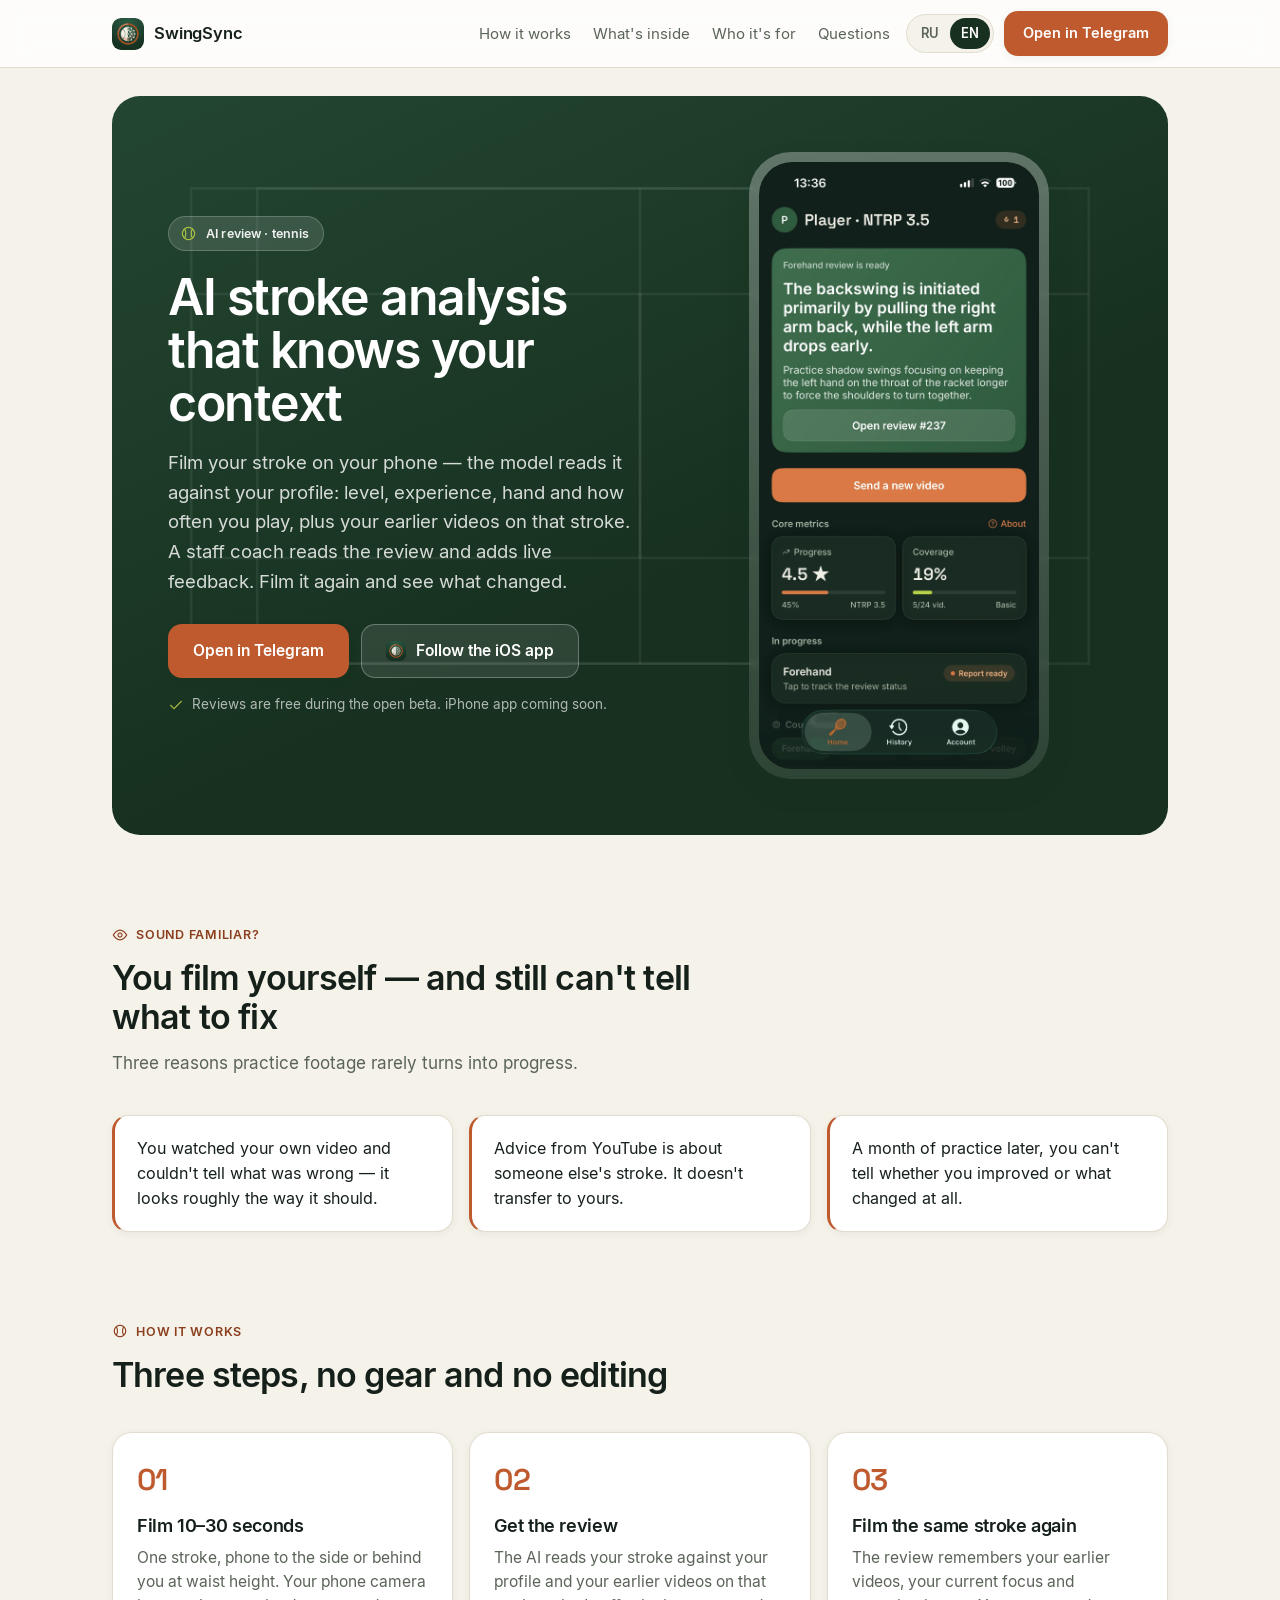
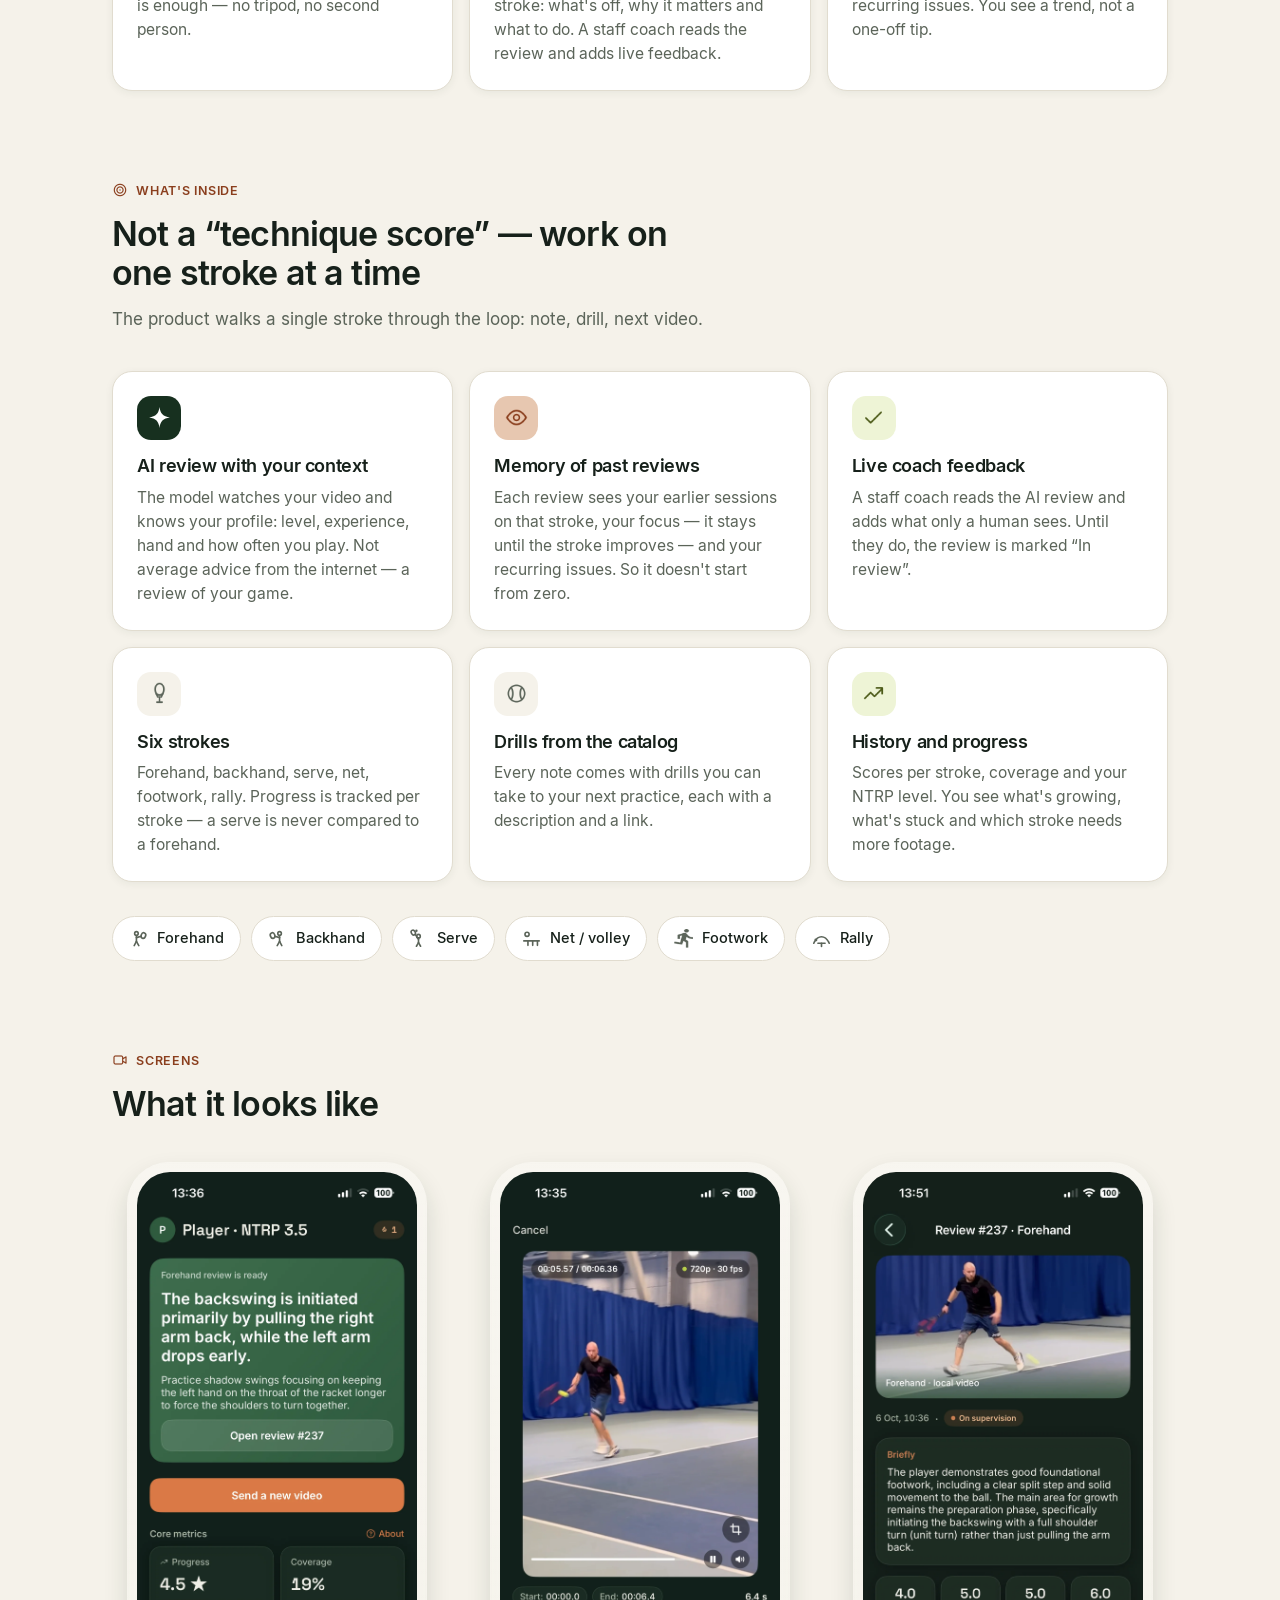
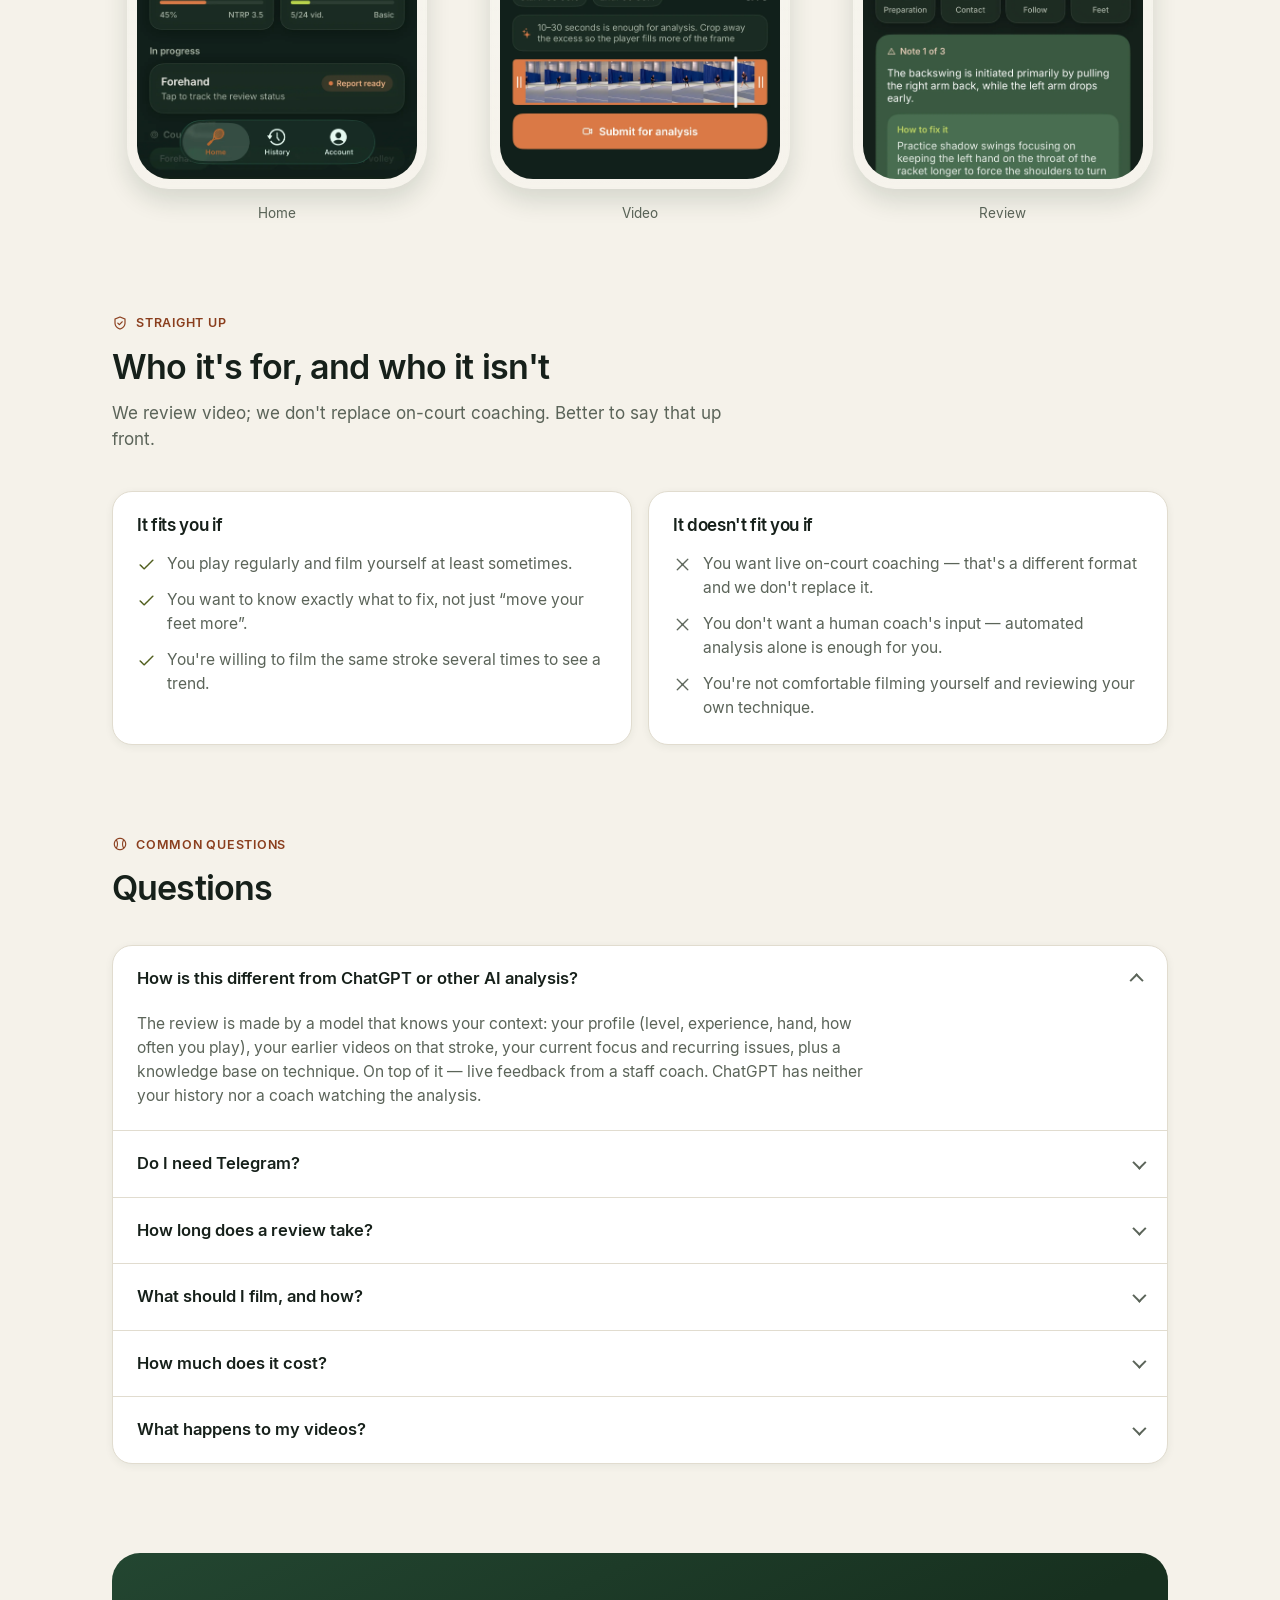
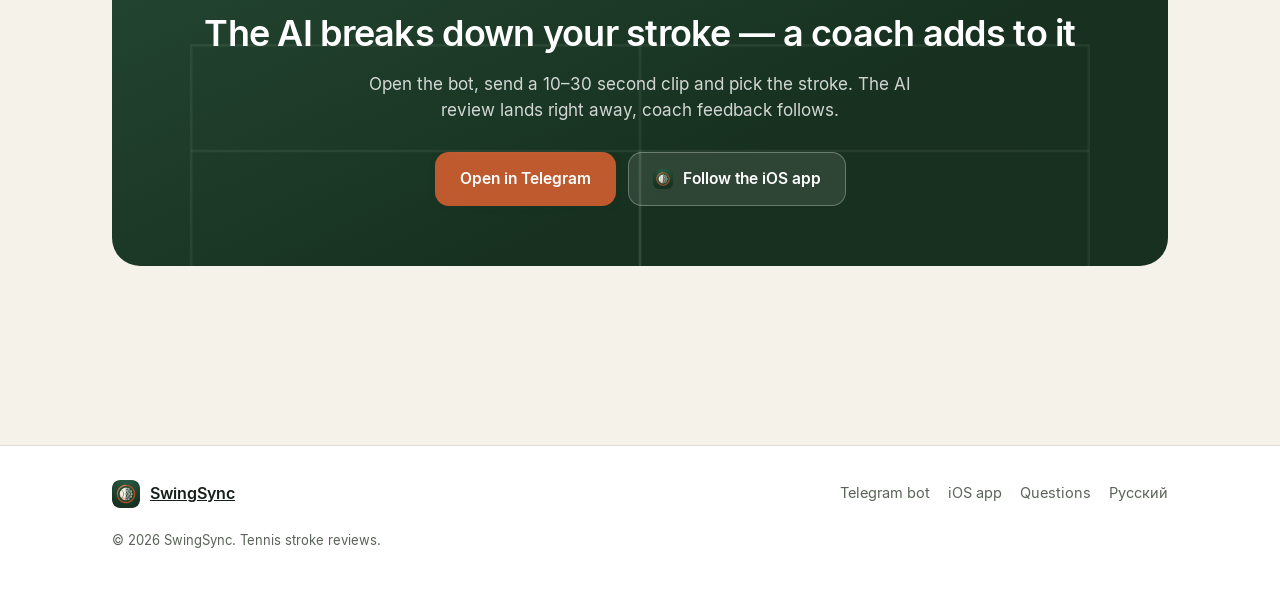
==== en/index.html @ 8de333db "Лендинг SwingSync: скриншоты в WebP, шрифты в woff2, инструменты сборки и аудита" ====
<!DOCTYPE html>
<html lang="en">
<head>
<meta charset="utf-8">
<meta name="viewport" content="width=device-width, initial-scale=1">
<meta name="color-scheme" content="light dark">
<title>SwingSync — AI tennis stroke analysis with live coach feedback</title>
<meta name="description" content="Film your stroke on your phone and get an AI review tuned to your profile, experience and past videos on that stroke — with a staff coach adding live feedback. Forehand, backhand, serve, footwork, rally.">
<meta name="theme-color" content="#17301F" media="(prefers-color-scheme: light)">
<meta name="theme-color" content="#10201A" media="(prefers-color-scheme: dark)">

<link rel="icon" href="../assets/img/favicon-32.png" sizes="32x32" type="image/png">
<link rel="apple-touch-icon" href="../assets/img/apple-touch-icon.png">

<link rel="preload" href="../assets/fonts/Inter-Regular.woff2" as="font" type="font/woff2" crossorigin>
<link rel="preload" href="../assets/fonts/Inter-SemiBold.woff2" as="font" type="font/woff2" crossorigin>
<link rel="stylesheet" href="../assets/tokens.css">
<link rel="stylesheet" href="../assets/site.css">

<!-- Open Graph: title/description/locale work everywhere; og:url, og:image,
     canonical and hreflang need absolute URLs. -->
<meta property="og:type" content="website">
<meta property="og:site_name" content="SwingSync">
<meta property="og:locale" content="en_US">
<meta property="og:locale:alternate" content="ru_RU">
<meta property="og:title" content="SwingSync — AI tennis stroke analysis with live coach feedback">
<meta property="og:description" content="An AI review tuned to your profile, experience and past videos. Plus live feedback from a staff coach.">

<!-- SITE-URL:BEGIN — absolute URLs that depend on the domain.
     Until the domain is chosen this block stays commented out on purpose:
     a canonical, og:url or hreflang pointing at a placeholder is worse than
     having none. Uncomment and substitute in one command:
       tools/set-domain.sh https://example.com -->
<!--
<meta property="og:url" content="__SITE_URL__/en/">
<meta property="og:image" content="__SITE_URL__/assets/img/og-en.png">
<meta property="og:image:width" content="1200">
<meta property="og:image:height" content="630">
<meta property="og:image:alt" content="SwingSync — AI tennis stroke analysis with live coach feedback">
<meta name="twitter:card" content="summary_large_image">
<link rel="canonical" href="__SITE_URL__/en/">

<link rel="alternate" hreflang="ru" href="__SITE_URL__/">
<link rel="alternate" hreflang="en" href="__SITE_URL__/en/">
<link rel="alternate" hreflang="x-default" href="__SITE_URL__/">

<script type="application/ld+json">
{
  "@context": "https://schema.org",
  "@type": "SoftwareApplication",
  "name": "SwingSync",
  "url": "__SITE_URL__/en/",
  "description": "AI tennis stroke analysis from video, tuned to your profile, experience and past reviews. A staff coach adds live feedback.",
  "applicationCategory": "SportsApplication",
  "operatingSystem": "Telegram, iOS",
  "inLanguage": ["ru", "en"]
}
</script>
-->
<!-- SITE-URL:END -->
</head>
<body>

<a class="skip-link" href="#main">Skip to content</a>

<!-- ================= Header ================= -->

<header class="site-header">
  <div class="container">
    <a class="brand" href="index.html">
      <img src="../assets/img/logo-96.png" alt="" width="32" height="32">
      SwingSync
    </a>

    <nav class="header-nav" aria-label="Page sections">
      <a href="#how">How it works</a>
      <a href="#inside">What's inside</a>
      <a href="#fit">Who it's for</a>
      <a href="#faq">Questions</a>
    </nav>

    <div class="header-actions">
      <div class="lang-switch" role="group" aria-label="Site language">
        <a href="../index.html" hreflang="ru" lang="ru">RU</a>
        <span aria-current="true">EN</span>
      </div>
      <a class="btn btn-primary" href="https://t.me/RallyCoachAI_bot?start=web_en" target="_blank" rel="noopener">
        <span class="label-full">Open in Telegram</span>
        <span class="label-short">Telegram</span>
      </a>
    </div>
  </div>
</header>

<main id="main">

<!-- ================= Hero ================= -->

<section class="hero">
  <div class="container">
    <div class="hero-card">
      <svg class="hero-lines" viewBox="0 0 800 500" fill="none" stroke="rgba(255,255,255,0.13)" stroke-width="2" aria-hidden="true" preserveAspectRatio="xMidYMid slice">
        <rect x="60" y="70" width="680" height="360"></rect>
        <rect x="110" y="70" width="580" height="360"></rect>
        <line x1="400" y1="70" x2="400" y2="430"></line>
        <line x1="60" y1="150" x2="740" y2="150"></line>
        <line x1="60" y1="350" x2="740" y2="350"></line>
        <line x1="400" y1="150" x2="400" y2="350"></line>
      </svg>

      <div class="hero-grid">
        <div>
          <span class="eyebrow"><span class="icon icon-ball" aria-hidden="true"></span>AI review · tennis</span>

          <h1>AI stroke analysis that knows your context</h1>

          <p class="hero-lead">
            Film your stroke on your phone — the model reads it against your profile: level,
            experience, hand and how often you play, plus your earlier videos on that stroke.
            A staff coach reads the review and adds live feedback.
            Film it again and see what changed.
          </p>

          <div class="hero-cta">
            <a class="btn btn-primary" href="https://t.me/RallyCoachAI_bot?start=web_en" target="_blank" rel="noopener">Open in Telegram</a>
            <a class="btn btn-ghost-dark" href="https://t.me/RallyCoachAI_bot?start=web_ios_en" target="_blank" rel="noopener">
              <img src="../assets/img/logo-96.png" alt="" width="20" height="20" style="border-radius:6px">
              Follow the iOS app
            </a>
          </div>

          <p class="hero-note">
            <span class="icon icon-check" aria-hidden="true"></span>
            Reviews are free during the open beta. iPhone app coming soon.
          </p>
        </div>

        <div class="phone">
          <div class="phone-screen">
            <img src="../assets/img/screen-home_en.webp"
                 alt="SwingSync home screen: a finished stroke review, the send-video button and key progress meters"
                 width="1179" height="2556" fetchpriority="high" decoding="async">
          </div>
        </div>
      </div>
    </div>
  </div>
</section>

<!-- ================= Numbers =================
     Hidden until STATS is filled in ../assets/site.js. -->

<section class="section" id="stats" hidden>
  <div class="container">
    <div class="stats">
      <div class="stat">
        <span class="stat-value" data-stat="players">—</span>
        <span class="stat-label" data-stat-label="players">players</span>
      </div>
      <div class="stat">
        <span class="stat-value" data-stat="analyses">—</span>
        <span class="stat-label" data-stat-label="analyses">reviews</span>
      </div>
      <div class="stat">
        <span class="stat-value" data-stat="score">—</span>
        <span class="stat-label" data-stat-label="score">average stroke score</span>
      </div>
    </div>
  </div>
</section>

<!-- ================= Sound familiar ================= -->

<section class="section">
  <div class="container">
    <div class="section-head reveal">
      <span class="kicker"><span class="icon icon-eye" aria-hidden="true"></span>Sound familiar?</span>
      <h2 class="section-title">You film yourself — and still can't tell what to fix</h2>
      <p class="section-lead">Three reasons practice footage rarely turns into progress.</p>
    </div>

    <div class="pains reveal">
      <p class="pain">You watched your own video and couldn't tell what was wrong — it looks roughly the way it should.</p>
      <p class="pain">Advice from YouTube is about someone else's stroke. It doesn't transfer to yours.</p>
      <p class="pain">A month of practice later, you can't tell whether you improved or what changed at all.</p>
    </div>
  </div>
</section>

<!-- ================= How it works ================= -->

<section class="section" id="how">
  <div class="container">
    <div class="section-head reveal">
      <span class="kicker"><span class="icon icon-ball" aria-hidden="true"></span>How it works</span>
      <h2 class="section-title">Three steps, no gear and no editing</h2>
    </div>

    <div class="steps reveal">
      <article class="step">
        <span class="step-num">01</span>
        <h3>Film 10–30 seconds</h3>
        <p>One stroke, phone to the side or behind you at waist height. Your phone camera is enough — no tripod, no second person.</p>
      </article>
      <article class="step">
        <span class="step-num">02</span>
        <h3>Get the review</h3>
        <p>The AI reads your stroke against your profile and your earlier videos on that stroke: what's off, why it matters and what to do. A staff coach reads the review and adds live feedback.</p>
      </article>
      <article class="step">
        <span class="step-num">03</span>
        <h3>Film the same stroke again</h3>
        <p>The review remembers your earlier videos, your current focus and recurring issues. You see a trend, not a one-off tip.</p>
      </article>
    </div>
  </div>
</section>

<!-- ================= What's inside ================= -->

<section class="section" id="inside">
  <div class="container">
    <div class="section-head reveal">
      <span class="kicker"><span class="icon icon-target" aria-hidden="true"></span>What's inside</span>
      <h2 class="section-title">Not a “technique score” — work on one stroke at a time</h2>
      <p class="section-lead">The product walks a single stroke through the loop: note, drill, next video.</p>
    </div>

    <div class="cards reveal">
      <article class="card">
        <span class="card-icon card-icon-court"><span class="icon icon-ai" aria-hidden="true"></span></span>
        <h3>AI review with your context</h3>
        <p>The model watches your video and knows your profile: level, experience, hand and how often you play. Not average advice from the internet — a review of your game.</p>
      </article>
      <article class="card">
        <span class="card-icon card-icon-process"><span class="icon icon-eye" aria-hidden="true"></span></span>
        <h3>Memory of past reviews</h3>
        <p>Each review sees your earlier sessions on that stroke, your focus — it stays until the stroke improves — and your recurring issues. So it doesn't start from zero.</p>
      </article>
      <article class="card">
        <span class="card-icon card-icon-done"><span class="icon icon-check" aria-hidden="true"></span></span>
        <h3>Live coach feedback</h3>
        <p>A staff coach reads the AI review and adds what only a human sees. Until they do, the review is marked “In review”.</p>
      </article>
      <article class="card">
        <span class="card-icon"><span class="icon icon-racket" aria-hidden="true"></span></span>
        <h3>Six strokes</h3>
        <p>Forehand, backhand, serve, net, footwork, rally. Progress is tracked per stroke — a serve is never compared to a forehand.</p>
      </article>
      <article class="card">
        <span class="card-icon"><span class="icon icon-ball" aria-hidden="true"></span></span>
        <h3>Drills from the catalog</h3>
        <p>Every note comes with drills you can take to your next practice, each with a description and a link.</p>
      </article>
      <article class="card">
        <span class="card-icon card-icon-done"><span class="icon icon-trend" aria-hidden="true"></span></span>
        <h3>History and progress</h3>
        <p>Scores per stroke, coverage and your NTRP level. You see what's growing, what's stuck and which stroke needs more footage.</p>
      </article>
    </div>

    <div class="segments reveal">
      <span class="chip"><span class="icon icon-seg-forehand" aria-hidden="true"></span>Forehand</span>
      <span class="chip"><span class="icon icon-seg-backhand" aria-hidden="true"></span>Backhand</span>
      <span class="chip"><span class="icon icon-seg-serve" aria-hidden="true"></span>Serve</span>
      <span class="chip"><span class="icon icon-seg-volley" aria-hidden="true"></span>Net / volley</span>
      <span class="chip"><span class="icon icon-seg-footwork" aria-hidden="true"></span>Footwork</span>
      <span class="chip"><span class="icon icon-seg-rally" aria-hidden="true"></span>Rally</span>
    </div>
  </div>
</section>

<!-- ================= Screens =================
     Screenshots are shot in both locales: screen-<screen>_ru / _en.
     Ratio 1179×2556 (iPhone 15 Pro), no phone frame — the frame is in the markup.
     The page serves WebP from assets/img; the source PNGs live in screens/.
     After re-shooting, rebuild the WebP: tools/make-webp.sh -->

<section class="section">
  <div class="container">
    <div class="section-head reveal">
      <span class="kicker"><span class="icon icon-video" aria-hidden="true"></span>Screens</span>
      <h2 class="section-title">What it looks like</h2>
    </div>

    <div class="shots reveal">
      <figure class="shot">
        <div class="phone">
          <div class="phone-screen">
            <img src="../assets/img/screen-home_en.webp"
                 alt="SwingSync home screen: a finished stroke review and key progress meters"
                 width="1179" height="2556" loading="lazy" decoding="async">
          </div>
        </div>
        <figcaption>Home</figcaption>
      </figure>

      <figure class="shot">
        <div class="phone">
          <div class="phone-screen">
            <img src="../assets/img/screen-video_en.webp"
                 alt="Video upload in SwingSync: trimming the clip and sending it for review"
                 width="1179" height="2556" loading="lazy" decoding="async">
          </div>
        </div>
        <figcaption>Video</figcaption>
      </figure>

      <figure class="shot">
        <div class="phone">
          <div class="phone-screen">
            <img src="../assets/img/screen-result_en.webp"
                 alt="Stroke review in SwingSync: AI notes and how to fix them"
                 width="1179" height="2556" loading="lazy" decoding="async">
          </div>
        </div>
        <figcaption>Review</figcaption>
      </figure>
    </div>
  </div>
</section>

<!-- ================= Who it's for ================= -->

<section class="section" id="fit">
  <div class="container">
    <div class="section-head reveal">
      <span class="kicker"><span class="icon icon-shield" aria-hidden="true"></span>Straight up</span>
      <h2 class="section-title">Who it's for, and who it isn't</h2>
      <p class="section-lead">We review video; we don't replace on-court coaching. Better to say that up front.</p>
    </div>

    <div class="fit reveal">
      <article class="fit-card fit-yes">
        <h3>It fits you if</h3>
        <ul class="fit-list">
          <li><span class="icon icon-check" aria-hidden="true"></span>You play regularly and film yourself at least sometimes.</li>
          <li><span class="icon icon-check" aria-hidden="true"></span>You want to know exactly what to fix, not just “move your feet more”.</li>
          <li><span class="icon icon-check" aria-hidden="true"></span>You're willing to film the same stroke several times to see a trend.</li>
        </ul>
      </article>

      <article class="fit-card fit-no">
        <h3>It doesn't fit you if</h3>
        <ul class="fit-list">
          <li><span class="icon icon-close" aria-hidden="true"></span>You want live on-court coaching — that's a different format and we don't replace it.</li>
          <li><span class="icon icon-close" aria-hidden="true"></span>You don't want a human coach's input — automated analysis alone is enough for you.</li>
          <li><span class="icon icon-close" aria-hidden="true"></span>You're not comfortable filming yourself and reviewing your own technique.</li>
        </ul>
      </article>
    </div>
  </div>
</section>

<!-- ================= FAQ ================= -->

<section class="section" id="faq">
  <div class="container">
    <div class="section-head reveal">
      <span class="kicker"><span class="icon icon-ball" aria-hidden="true"></span>Common questions</span>
      <h2 class="section-title">Questions</h2>
    </div>

    <div class="faq reveal">
      <details open>
        <summary>How is this different from ChatGPT or other AI analysis?</summary>
        <div class="faq-body">
          The review is made by a model that knows your context: your profile (level, experience, hand, how often you play), your earlier videos on that stroke, your current focus and recurring issues, plus a knowledge base on technique. On top of it — live feedback from a staff coach. ChatGPT has neither your history nor a coach watching the analysis.
        </div>
      </details>

      <details>
        <summary>Do I need Telegram?</summary>
        <div class="faq-body">
          For now, yes: the Telegram bot is the live channel. The iPhone app is in development — it will add push notifications when a review is ready and keep a copy of your video on the device. You can register interest from the bot: tap “Follow the iOS app”.
        </div>
      </details>

      <details>
        <summary>How long does a review take?</summary>
        <div class="faq-body">
          The AI review appears right after you upload the video. Coach feedback takes up to 24 hours, usually faster. If the coach doesn't get to it in time, the review is still delivered to you.
        </div>
      </details>

      <details>
        <summary>What should I film, and how?</summary>
        <div class="faq-body">
          10–30 seconds, one stroke, phone to the side or behind you at waist height. You don't need a whole rally: the shorter the clip, the more precise the review. The review then tells you what to film next.
        </div>
      </details>

      <details>
        <summary>How much does it cost?</summary>
        <div class="faq-body">
          The product is in open beta and reviews are free right now. When pricing arrives, the first review will stay free — you should see what the product actually gives you before paying for it.
        </div>
      </details>

      <details>
        <summary>What happens to my videos?</summary>
        <div class="faq-body">
          We don't keep videos on our server: the file is deleted after the review. In Telegram it stays in your chat with the bot — you can clear that any time.
        </div>
      </details>
    </div>
  </div>
</section>

<!-- ================= Final CTA ================= -->

<section class="section section-last">
  <div class="container">
    <div class="final-cta reveal">
      <svg class="hero-lines" viewBox="0 0 800 500" fill="none" stroke="rgba(255,255,255,0.13)" stroke-width="2" aria-hidden="true" preserveAspectRatio="xMidYMid slice">
        <rect x="60" y="70" width="680" height="360"></rect>
        <line x1="400" y1="70" x2="400" y2="430"></line>
        <line x1="60" y1="150" x2="740" y2="150"></line>
        <line x1="60" y1="350" x2="740" y2="350"></line>
        <line x1="400" y1="150" x2="400" y2="350"></line>
      </svg>

      <h2>The AI breaks down your stroke — a coach adds to it</h2>
      <p>Open the bot, send a 10–30 second clip and pick the stroke. The AI review lands right away, coach feedback follows.</p>

      <div class="hero-cta">
        <a class="btn btn-primary" href="https://t.me/RallyCoachAI_bot?start=web_en" target="_blank" rel="noopener">Open in Telegram</a>
        <a class="btn btn-ghost-dark" href="https://t.me/RallyCoachAI_bot?start=web_ios_en" target="_blank" rel="noopener">
          <img src="../assets/img/logo-96.png" alt="" width="20" height="20" style="border-radius:6px">
          Follow the iOS app
        </a>
      </div>
    </div>
  </div>
</section>

</main>

<!-- ================= Footer ================= -->

<footer class="site-footer">
  <div class="container">
    <div class="footer-grid">
      <a class="footer-brand" href="index.html">
        <img src="../assets/img/logo-96.png" alt="" width="28" height="28">
        SwingSync
      </a>

      <nav class="footer-links" aria-label="Links">
        <a href="https://t.me/RallyCoachAI_bot" target="_blank" rel="noopener">Telegram bot</a>
        <a href="https://t.me/RallyCoachAI_bot?start=web_ios_en" target="_blank" rel="noopener">iOS app</a>
        <a href="#faq">Questions</a>
        <a href="../index.html" hreflang="ru" lang="ru">Русский</a>
      </nav>
    </div>

    <p class="footer-legal">
      © <span data-year>2026</span> SwingSync. Tennis stroke reviews.
      <!-- TO REPLACE at deploy: add the privacy policy link once the page exists:
           <a href="../privacy.html">Privacy policy</a> -->
    </p>
  </div>
</footer>

<script src="../assets/site.js" defer></script>
</body>
</html>
---- assets/tokens.css ----
/* =========================================================
   ДИЗАЙН-СИСТЕМА · ТЕННИС-ПРИЛОЖЕНИЕ
   Токены — цвет, типографика, отступы, радиусы, тени.
   Подключить этот файл первым, до остальных стилей.
   ========================================================= */

   /* @import Google Fonts отсюда удалён намеренно: на лендинге Inter и
      Space Grotesk подключены локально через @font-face в site.css —
      без сторонних запросов. При синхронизации файла с
      rallyiOS/tokens.css строку @import нужно удалять снова. */

   :root{
   
     /* ---- Цвет: корт, а не дженерик-крем ---- */
     --court:        #17301F;  /* тёмно-зелёный — hero-блоки, акцентные карточки */
     --court-2:      #234631;  /* светлее court, для градиентов */
     --clay:         #BE5A2E;  /* глина — ЕДИНСТВЕННЫЙ цвет действия: CTA, "в работе" */
     --clay-soft:    #E7C7B0;  /* фон бейджа "на супервизии", иконки-плейсхолдеры */
     --clay-text:    #8A3E1D;  /* текст на clay-soft */
     --ball:         #A9C23F;  /* цвет мяча — "согласовано", положительный прогресс */
     --ball-soft:    #EEF4D6;  /* фон бейджа "согласовано", фон фокус-карточки */
     --ball-text:    #4C5A18;  /* текст на ball-soft */
   
     --danger:       #B23B2E;  /* деструктивные действия: удалить аккаунт, отменить */
     --danger-soft:      #F7E2DE;
     --danger-soft-line: #EEC9C1;
   
     --chalk:        #F5F2EA;  /* фон приложения (мел линий корта) */
     --paper:        #FFFFFF;  /* фон карточек */
     --ink:          #16201A;  /* основной текст */
     --ink-soft:     #5B6459;  /* вторичный текст, лейблы */
     --line:         #E1DCCF;  /* границы, разделители, фон прогресс-баров */
   
     /* ---- Типографика ---- */
     --font-display: 'Space Grotesk', sans-serif; /* заголовки, цифры, метрики */
     --font-body:    'Inter', sans-serif;          /* весь остальной текст */
   
     --fs-h1:        22px;  /* заголовок экрана */
     --fs-h2:        15px;  /* заголовок карточки / топбар */
     --fs-metric-lg:  24px;  /* крупная метрика (главная) */
     --fs-metric-md:  19px;  /* метрика среднего размера (score-pill) */
     --fs-body:       14.5px;
     --fs-caption:    12.5px;
     --fs-micro:      11px;
   
     /* ---- Отступы (8pt-подобная шкала) ---- */
     --sp-4:  4px;
     --sp-6:  6px;
     --sp-8:  8px;
     --sp-10: 10px;
     --sp-12: 12px;
     --sp-14: 14px;
     --sp-16: 16px;
     --sp-18: 18px;
     --sp-22: 22px;
   
     /* ---- Радиусы ---- */
     --radius-card: 20px;  /* крупные карточки, hero-блоки */
     --radius-sm:   14px;  /* мелкие карточки внутри секций */
     --radius-pill: 999px; /* бейджи, чипы */
   
     /* ---- Тени ---- */
     --shadow-card: 0 2px 8px rgba(23, 48, 31, 0.06);
     --shadow-float: 0 12px 24px rgba(23, 48, 31, 0.14);
   }
   
   /* =========================================================
      ТЁМНАЯ ТЕМА
      Переопределяет только цветовые токены — типографика,
      отступы и радиусы общие для обеих тем.
   
      Применение: повесить [data-theme="dark"] на <body> (или
      на корневой контейнер приложения) вручную по переключателю,
      либо продублировать блок под
      @media (prefers-color-scheme: dark) если тема должна
      следовать за системной настройкой устройства.
      ========================================================= */
   [data-theme="dark"]{
     --court:        #2F5A3E;  /* светлее, чем в светлой теме — иначе не отличить от фона */
     --court-2:      #3E6E4D;
   
     --clay:         #D97A46;  /* чуть ярче для контраста на тёмном фоне */
     --clay-soft:    rgba(217, 122, 70, 0.16);
     --clay-text:    #F0B384;
   
     --ball:         #B9D34A;
     --ball-soft:    rgba(185, 211, 74, 0.14);
     --ball-text:    #D4E895;
   
     --danger:           #E0685A;
     --danger-soft:      rgba(224, 104, 90, 0.14);
     --danger-soft-line: rgba(224, 104, 90, 0.3);
   
     --chalk:        #10201A;  /* фон приложения — тёмный корт, не чистый чёрный */
     --paper:        #1A2C23;  /* фон карточек — на 1 шаг светлее фона */
     --ink:          #F1EFE7;
     --ink-soft:     #A9B3A4;
     --line:         #2C3D32;
   
     --shadow-card:  0 2px 8px rgba(0, 0, 0, 0.35);
     --shadow-float: 0 12px 24px rgba(0, 0, 0, 0.5);
   }
   
   /* =========================================================
      ПРАВИЛО ЦВЕТА (важно соблюдать при внедрении):
      - --clay используется ТОЛЬКО для: главной CTA-кнопки
        и статуса "в процессе / на супервизии".
        Больше ни для чего — иначе цвет теряет сигнальность.
      - --ball используется ТОЛЬКО для: статуса "согласовано"
        и положительного/завершённого прогресса.
      - --court — единственный тёмный акцентный фон
        (hero-карточки, карточки с замечаниями).
      - Everything else (карточки, фон экрана, текст) —
        --chalk / --paper / --ink / --ink-soft / --line.
      - Это правило не меняется в тёмной теме — меняются только
        значения токенов, не их роли.
      ========================================================= */
---- assets/site.css ----
/* =========================================================
   ЛЕНДИНГ RALLYMIND
   Подключается после tokens.css. Палитра, радиусы, тени и
   тёмная тема берутся из дизайн-системы — здесь только
   раскладка лендинга и его масштаб.

   Отличия от экранов приложения (осознанные):
   - масштаб типографики крупнее: у лендинга свой ритм, а не 22px h1;
   - заголовки набраны Inter 600, а не Space Grotesk: в Space Grotesk
     нет кириллицы (lessons.md), поэтому он оставлен только цифрам;
   - шрифты подключены локально (см. @font-face) — без запросов к Google.
   ========================================================= */

@font-face {
  font-family: 'Inter';
  src: url('fonts/Inter-Regular.woff2') format('woff2');
  font-weight: 400;
  font-style: normal;
  font-display: swap;
}
@font-face {
  font-family: 'Inter';
  src: url('fonts/Inter-Medium.woff2') format('woff2');
  font-weight: 500;
  font-style: normal;
  font-display: swap;
}
@font-face {
  font-family: 'Inter';
  src: url('fonts/Inter-SemiBold.woff2') format('woff2');
  font-weight: 600;
  font-style: normal;
  font-display: swap;
}
@font-face {
  font-family: 'Space Grotesk';
  src: url('fonts/SpaceGrotesk-Variable.woff2') format('woff2');
  font-weight: 400 700;
  font-style: normal;
  font-display: swap;
}

/* ---------- Масштаб лендинга ---------- */

:root {
  --page-max: 1120px;
  --page-pad: clamp(20px, 4vw, 32px);
  --section-y: clamp(56px, 7vw, 92px);
  --radius-hero: 28px;
  --header-h: 68px;
}

/* ---------- База ---------- */

*,
*::before,
*::after {
  box-sizing: border-box;
}

html {
  -webkit-text-size-adjust: 100%;
  scroll-behavior: smooth;
  scroll-padding-top: calc(var(--header-h) + 16px);
}

body {
  margin: 0;
  background: var(--chalk);
  color: var(--ink);
  font-family: var(--font-body);
  font-size: 16px;
  line-height: 1.55;
  -webkit-font-smoothing: antialiased;
}

h1,
h2,
h3,
h4 {
  margin: 0;
  font-family: var(--font-body);
  font-weight: 600;
  letter-spacing: -0.02em;
  line-height: 1.15;
}

p {
  margin: 0;
}

a {
  color: inherit;
}

img,
svg {
  display: block;
  max-width: 100%;
}

:focus-visible {
  outline: 3px solid var(--clay);
  outline-offset: 3px;
  border-radius: 6px;
}

.visually-hidden {
  position: absolute;
  width: 1px;
  height: 1px;
  margin: -1px;
  padding: 0;
  overflow: hidden;
  clip: rect(0 0 0 0);
  white-space: nowrap;
  border: 0;
}

.skip-link {
  position: absolute;
  left: 16px;
  top: -60px;
  z-index: 100;
  padding: 10px 16px;
  border-radius: 12px;
  background: var(--court);
  color: #fff;
  font-weight: 600;
  text-decoration: none;
  transition: top 0.15s ease;
}
.skip-link:focus {
  top: 12px;
}

.container {
  width: 100%;
  max-width: var(--page-max);
  margin: 0 auto;
  padding: 0 var(--page-pad);
}

/* ---------- Иконки: форма в маске, цвет — currentColor ----------
   Иконки — родной набор приложения (rallymind-icons), переведённый
   в альфа-маски, поэтому наследуют цвет темы и не «белеют» в тёмной. */

.icon {
  display: inline-block;
  flex: none;
  width: 24px;
  height: 24px;
  background-color: currentColor;
  -webkit-mask-repeat: no-repeat;
  mask-repeat: no-repeat;
  -webkit-mask-position: center;
  mask-position: center;
  -webkit-mask-size: contain;
  mask-size: contain;
}

.icon-racket { -webkit-mask-image: url('img/icons/racket.png'); mask-image: url('img/icons/racket.png'); }
.icon-target { -webkit-mask-image: url('img/icons/target.png'); mask-image: url('img/icons/target.png'); }
.icon-ball { -webkit-mask-image: url('img/icons/ball.png'); mask-image: url('img/icons/ball.png'); }
.icon-trend { -webkit-mask-image: url('img/icons/trend.png'); mask-image: url('img/icons/trend.png'); }
.icon-eye { -webkit-mask-image: url('img/icons/eye.png'); mask-image: url('img/icons/eye.png'); }
.icon-check { -webkit-mask-image: url('img/icons/check.png'); mask-image: url('img/icons/check.png'); }
.icon-shield { -webkit-mask-image: url('img/icons/shield.png'); mask-image: url('img/icons/shield.png'); }
.icon-lock { -webkit-mask-image: url('img/icons/lock.png'); mask-image: url('img/icons/lock.png'); }
.icon-camera { -webkit-mask-image: url('img/icons/camera.png'); mask-image: url('img/icons/camera.png'); }
.icon-video { -webkit-mask-image: url('img/icons/video.png'); mask-image: url('img/icons/video.png'); }
.icon-close { -webkit-mask-image: url('img/icons/close.png'); mask-image: url('img/icons/close.png'); }
.icon-flame { -webkit-mask-image: url('img/icons/flame.png'); mask-image: url('img/icons/flame.png'); }
.icon-ai { -webkit-mask-image: url('img/icons/ai.svg'); mask-image: url('img/icons/ai.svg'); }
/* Удары: нарисованы под этот лендинг в линии набора приложения —
   родные иконки сегментов читались как заглушки (две одинаковые стрелки,
   сетка из квадратов). «Ноги» — родная иконка приложения, она однозначна. */
.icon-seg-forehand { -webkit-mask-image: url('img/icons/seg-forehand.svg'); mask-image: url('img/icons/seg-forehand.svg'); }
.icon-seg-backhand { -webkit-mask-image: url('img/icons/seg-backhand.svg'); mask-image: url('img/icons/seg-backhand.svg'); }
.icon-seg-serve { -webkit-mask-image: url('img/icons/seg-serve.svg'); mask-image: url('img/icons/seg-serve.svg'); }
.icon-seg-volley { -webkit-mask-image: url('img/icons/seg-volley.svg'); mask-image: url('img/icons/seg-volley.svg'); }
.icon-seg-footwork { -webkit-mask-image: url('img/icons/seg-footwork.png'); mask-image: url('img/icons/seg-footwork.png'); }
.icon-seg-rally { -webkit-mask-image: url('img/icons/seg-rally.svg'); mask-image: url('img/icons/seg-rally.svg'); }

/* ---------- Кнопки (DS §4.1) ---------- */

.btn {
  display: inline-flex;
  align-items: center;
  justify-content: center;
  gap: 10px;
  min-height: 52px;
  padding: 14px 24px;
  border: 1px solid transparent;
  border-radius: 14px;
  font-family: var(--font-body);
  font-size: 15.5px;
  font-weight: 600;
  text-decoration: none;
  cursor: pointer;
  transition: transform 0.12s ease, box-shadow 0.16s ease, background-color 0.16s ease;
}
.btn:active {
  transform: translateY(1px);
}

.btn-primary {
  background: var(--clay);
  color: #fff;
  box-shadow: var(--shadow-card);
}
.btn-primary:hover {
  box-shadow: var(--shadow-float);
}

.btn-ghost {
  background: var(--paper);
  color: var(--ink);
  border-color: var(--line);
}
.btn-ghost:hover {
  border-color: var(--ink-soft);
}

.btn-ghost-dark {
  background: rgba(255, 255, 255, 0.1);
  color: #fff;
  border-color: rgba(255, 255, 255, 0.28);
}
.btn-ghost-dark:hover {
  background: rgba(255, 255, 255, 0.16);
}

.btn .icon {
  width: 20px;
  height: 20px;
}

.btn-sm {
  min-height: 42px;
  padding: 10px 16px;
  font-size: 14.5px;
}

/* ---------- Шапка ---------- */

.site-header {
  position: sticky;
  top: 0;
  z-index: 50;
  height: var(--header-h);
  background: var(--paper);
  border-bottom: 1px solid var(--line);
}
@supports (backdrop-filter: blur(8px)) {
  .site-header {
    background: color-mix(in srgb, var(--paper) 78%, transparent);
    backdrop-filter: blur(12px) saturate(1.4);
  }
}

.site-header .container {
  display: flex;
  align-items: center;
  gap: 16px;
  min-width: 0;
  height: 100%;
}

.brand {
  display: inline-flex;
  flex: none;
  align-items: center;
  gap: 10px;
  font-weight: 600;
  font-size: 16.5px;
  letter-spacing: -0.01em;
  text-decoration: none;
}
.brand img {
  width: 32px;
  height: 32px;
  border-radius: 9px;
}

.header-nav {
  display: flex;
  gap: 22px;
  margin-left: auto;
  font-size: 15px;
  color: var(--ink-soft);
}
.header-nav a {
  text-decoration: none;
}
.header-nav a:hover {
  color: var(--ink);
}

.header-actions {
  display: flex;
  align-items: center;
  gap: 10px;
}
.header-actions .btn {
  min-height: 42px;
  padding: 10px 18px;
  font-size: 14.5px;
}

/* Переключатель языка: обычные ссылки, работает без JS */

.lang-switch {
  display: inline-flex;
  padding: 3px;
  border: 1px solid var(--line);
  border-radius: 999px;
  background: var(--chalk);
  font-size: 13px;
  font-weight: 600;
}
.lang-switch a,
.lang-switch span {
  padding: 5px 11px;
  border-radius: 999px;
  text-decoration: none;
  color: var(--ink-soft);
}
.lang-switch [aria-current='true'] {
  background: var(--court);
  color: #fff;
}

@media (max-width: 860px) {
  .header-nav {
    display: none;
  }
}

/* На узком экране логотип, переключатель языка и CTA перестают
   помещаться в строку — от этого страница уезжала по горизонтали. */

.label-short {
  display: none;
}

@media (max-width: 620px) {
  .site-header .container {
    gap: 10px;
  }
  .header-actions {
    margin-left: auto;
    gap: 8px;
  }
  .header-actions .btn {
    padding: 10px 14px;
  }
  .header-actions .label-full {
    display: none;
  }
  .header-actions .label-short {
    display: inline;
  }
}

@media (max-width: 430px) {
  .brand {
    font-size: 15.5px;
  }
  .brand img {
    width: 28px;
    height: 28px;
  }
  .lang-switch a,
  .lang-switch span {
    padding: 5px 9px;
  }
  .header-actions .btn {
    padding: 10px 12px;
  }
}

/* ---------- Hero ---------- */

.hero {
  padding: clamp(18px, 3vw, 28px) 0 0;
}

.hero-card {
  position: relative;
  overflow: hidden;
  border-radius: var(--radius-hero);
  background: linear-gradient(155deg, var(--court-2) 0%, var(--court) 62%);
  color: #fff;
  padding: clamp(28px, 5vw, 56px);
}

/* Разметка корта — тот же приём, что в hero-карточке приложения */
.hero-lines {
  position: absolute;
  inset: 0;
  opacity: 0.5;
  pointer-events: none;
}

.hero-grid {
  position: relative;
  display: grid;
  grid-template-columns: minmax(0, 1.05fr) minmax(0, 0.95fr);
  gap: clamp(24px, 4vw, 48px);
  align-items: center;
}

@media (max-width: 900px) {
  .hero-grid {
    grid-template-columns: 1fr;
  }
}

.eyebrow {
  display: inline-flex;
  align-items: center;
  gap: 9px;
  padding: 7px 14px 7px 11px;
  border-radius: 999px;
  background: rgba(255, 255, 255, 0.12);
  border: 1px solid rgba(255, 255, 255, 0.2);
  font-size: 12.5px;
  font-weight: 600;
  letter-spacing: 0.01em;
  color: rgba(255, 255, 255, 0.92);
}
.eyebrow .icon {
  width: 17px;
  height: 17px;
  color: var(--ball);
}

.hero h1 {
  margin: 20px 0 0;
  font-size: clamp(31px, 4.6vw, 50px);
  line-height: 1.06;
  letter-spacing: -0.03em;
  color: #fff;
}

.hero-lead {
  margin: 18px 0 0;
  max-width: 46ch;
  font-size: clamp(16px, 1.55vw, 18.5px);
  line-height: 1.6;
  color: rgba(255, 255, 255, 0.82);
}

.hero-cta {
  display: flex;
  flex-wrap: wrap;
  gap: 12px;
  margin: 28px 0 0;
}

.hero-note {
  display: flex;
  align-items: center;
  gap: 8px;
  margin: 16px 0 0;
  font-size: 13.5px;
  color: rgba(255, 255, 255, 0.66);
}
.hero-note .icon {
  width: 16px;
  height: 16px;
  color: var(--ball);
}

/* ---------- Телефон и скриншоты ---------- */

.phone {
  position: relative;
  width: min(300px, 100%);
  margin: 0 auto;
  padding: 10px;
  border-radius: 42px;
  background: linear-gradient(180deg, rgba(255, 255, 255, 0.3), rgba(255, 255, 255, 0.1));
  box-shadow: var(--shadow-float);
}
@supports (backdrop-filter: blur(4px)) {
  .phone {
    backdrop-filter: blur(4px);
  }
}

/* Пропорции равны пропорциям файлов в assets/img (1179×2556, iPhone 15 Pro),
   поэтому скриншот ложится в рамку без обрезки. Если снимки переснимут
   в другом разрешении — поправить здесь одно число. */
.phone-screen {
  position: relative;
  overflow: hidden;
  border-radius: 33px;
  background: var(--chalk);
  aspect-ratio: 1179 / 2556;
}

.phone-screen > img {
  display: block;
  width: 100%;
  height: 100%;
  object-fit: cover;
}

/* ---------- Секции ---------- */

.section {
  padding: var(--section-y) 0 0;
}
.section-last {
  padding-bottom: var(--section-y);
}

.section-head {
  max-width: 62ch;
  margin-bottom: clamp(24px, 3vw, 40px);
}

.section-title {
  font-size: clamp(24px, 3.2vw, 34px);
  letter-spacing: -0.025em;
}

.section-lead {
  margin-top: 14px;
  font-size: 17px;
  color: var(--ink-soft);
}

.kicker {
  display: inline-flex;
  align-items: center;
  gap: 8px;
  margin-bottom: 14px;
  font-size: 12.5px;
  font-weight: 600;
  letter-spacing: 0.06em;
  text-transform: uppercase;
  color: var(--clay-text);
}
.kicker .icon {
  width: 16px;
  height: 16px;
}

/* ---------- «Знакомо?» ---------- */

.pains {
  display: grid;
  grid-template-columns: repeat(auto-fit, minmax(250px, 1fr));
  gap: 16px;
}
.pain {
  border: 1px solid var(--line);
  border-left: 3px solid var(--clay);
  border-radius: 16px;
  background: var(--paper);
  padding: 20px 22px;
  font-size: 16px;
  color: var(--ink);
  box-shadow: var(--shadow-card);
}

/* ---------- Шаги ---------- */

.steps {
  display: grid;
  grid-template-columns: repeat(auto-fit, minmax(260px, 1fr));
  gap: 16px;
}
.step {
  border: 1px solid var(--line);
  border-radius: 20px;
  background: var(--paper);
  padding: 24px;
  box-shadow: var(--shadow-card);
}
.step-num {
  display: block;
  font-family: var(--font-display);
  font-size: 30px;
  font-weight: 600;
  letter-spacing: -0.02em;
  color: var(--clay);
}
.step h3 {
  margin-top: 12px;
  font-size: 18px;
}
.step p {
  margin-top: 9px;
  font-size: 15.5px;
  color: var(--ink-soft);
}

/* ---------- Карточки «Что внутри» ---------- */

.cards {
  display: grid;
  grid-template-columns: repeat(auto-fit, minmax(280px, 1fr));
  gap: 16px;
}
.card {
  border: 1px solid var(--line);
  border-radius: 20px;
  background: var(--paper);
  padding: 24px;
  box-shadow: var(--shadow-card);
}
.card-icon {
  display: grid;
  place-items: center;
  width: 44px;
  height: 44px;
  border-radius: 14px;
  /* Нейтральный фон — по умолчанию. Цветные подложки только там,
     где смысл совпадает с правилом дизайн-системы: clay — процесс,
     ball — «готово/согласовано». */
  background: var(--chalk);
  color: var(--ink-soft);
}
.card-icon .icon {
  width: 23px;
  height: 23px;
}
.card-icon-process {
  background: var(--clay-soft);
  color: var(--clay-text);
}
.card-icon-done {
  background: var(--ball-soft);
  color: var(--ball-text);
}
.card-icon-court {
  background: var(--court);
  color: #fff;
}
.card h3 {
  margin-top: 16px;
  font-size: 18px;
}
.card p {
  margin-top: 9px;
  font-size: 15.5px;
  color: var(--ink-soft);
}

/* Ряд ударов */

.segments {
  display: flex;
  flex-wrap: wrap;
  gap: 10px;
  margin-top: clamp(24px, 3vw, 34px);
}
.chip {
  display: inline-flex;
  align-items: center;
  gap: 9px;
  padding: 10px 16px;
  border: 1px solid var(--line);
  border-radius: 999px;
  background: var(--paper);
  font-size: 14.5px;
  font-weight: 500;
}
.chip .icon {
  width: 19px;
  height: 19px;
  color: var(--ink-soft);
}

/* ---------- Скриншоты ---------- */

.shots {
  display: grid;
  grid-template-columns: repeat(3, minmax(0, 1fr));
  gap: clamp(16px, 3vw, 32px);
  align-items: start;
}
@media (max-width: 820px) {
  .shots {
    grid-template-columns: repeat(3, minmax(74%, 1fr));
    overflow-x: auto;
    scroll-snap-type: x mandatory;
    padding-bottom: 8px;
    -webkit-overflow-scrolling: touch;
  }
  .shot {
    scroll-snap-align: center;
  }
}

.shot {
  margin: 0;
}
.shot figcaption {
  margin-top: 14px;
  text-align: center;
  font-size: 13.5px;
  color: var(--ink-soft);
}

/* ---------- Цифры (появляются, когда заполнены) ---------- */

.stats {
  display: grid;
  grid-template-columns: repeat(auto-fit, minmax(180px, 1fr));
  gap: 16px;
}
.stats[hidden] {
  display: none;
}
.stat {
  border: 1px solid var(--line);
  border-radius: 20px;
  background: var(--paper);
  padding: 22px;
  text-align: center;
  box-shadow: var(--shadow-card);
}
.stat-value {
  display: block;
  font-family: var(--font-display);
  font-size: clamp(28px, 3.4vw, 38px);
  font-weight: 600;
  letter-spacing: -0.02em;
  color: var(--court);
}
.stat-label {
  display: block;
  margin-top: 6px;
  font-size: 13.5px;
  color: var(--ink-soft);
}

/* ---------- Кому подходит ---------- */

.fit {
  display: grid;
  grid-template-columns: repeat(auto-fit, minmax(290px, 1fr));
  gap: 16px;
}
.fit-card {
  border: 1px solid var(--line);
  border-radius: 20px;
  background: var(--paper);
  padding: 24px;
  box-shadow: var(--shadow-card);
}
.fit-card h3 {
  font-size: 17px;
}
.fit-list {
  margin: 16px 0 0;
  padding: 0;
  list-style: none;
  display: flex;
  flex-direction: column;
  gap: 12px;
}
.fit-list li {
  display: flex;
  gap: 11px;
  font-size: 15.5px;
  color: var(--ink-soft);
}
.fit-list .icon {
  width: 19px;
  height: 19px;
  margin-top: 3px;
}
.fit-yes .icon {
  color: var(--ball-text);
}
.fit-no .icon {
  color: var(--ink-soft);
}

/* ---------- FAQ ---------- */

.faq {
  border: 1px solid var(--line);
  border-radius: 20px;
  background: var(--paper);
  overflow: hidden;
  box-shadow: var(--shadow-card);
}
.faq details + details {
  border-top: 1px solid var(--line);
}
.faq summary {
  display: flex;
  align-items: center;
  justify-content: space-between;
  gap: 16px;
  padding: 20px 24px;
  font-size: 16.5px;
  font-weight: 600;
  cursor: pointer;
  list-style: none;
}
.faq summary::-webkit-details-marker {
  display: none;
}
.faq summary::after {
  content: '';
  flex: none;
  width: 10px;
  height: 10px;
  border-right: 2px solid var(--ink-soft);
  border-bottom: 2px solid var(--ink-soft);
  transform: rotate(45deg) translateY(-2px);
  transition: transform 0.18s ease;
}
.faq details[open] summary::after {
  transform: rotate(-135deg) translateY(-2px);
}
.faq-body {
  padding: 0 24px 22px;
  max-width: 78ch;
  font-size: 15.5px;
  color: var(--ink-soft);
}

/* ---------- Финальный CTA ---------- */

.final-cta {
  position: relative;
  overflow: hidden;
  border-radius: var(--radius-hero);
  background: linear-gradient(155deg, var(--court-2) 0%, var(--court) 62%);
  color: #fff;
  padding: clamp(32px, 5vw, 60px);
  text-align: center;
}
.final-cta h2 {
  font-size: clamp(25px, 3.4vw, 36px);
  color: #fff;
}
.final-cta p {
  margin: 16px auto 0;
  max-width: 52ch;
  font-size: 17px;
  color: rgba(255, 255, 255, 0.8);
}
.final-cta .hero-cta {
  justify-content: center;
}

/* ---------- Футер ---------- */

.site-footer {
  margin-top: var(--section-y);
  border-top: 1px solid var(--line);
  background: var(--paper);
  padding: 34px 0 40px;
}
.footer-grid {
  display: flex;
  flex-wrap: wrap;
  align-items: center;
  gap: 16px 24px;
  justify-content: space-between;
}
.footer-brand {
  display: flex;
  align-items: center;
  gap: 10px;
  font-weight: 600;
}
.footer-brand img {
  width: 28px;
  height: 28px;
  border-radius: 8px;
}
.footer-links {
  display: flex;
  flex-wrap: wrap;
  gap: 18px;
  font-size: 14.5px;
  color: var(--ink-soft);
}
.footer-links a {
  text-decoration: none;
}
.footer-links a:hover {
  color: var(--ink);
}
.footer-legal {
  margin-top: 22px;
  font-size: 13px;
  color: var(--ink-soft);
}

/* ---------- Появление секций ---------- */

.reveal {
  opacity: 0;
  transform: translateY(14px);
  transition: opacity 0.5s ease, transform 0.5s ease;
}
.reveal.is-visible {
  opacity: 1;
  transform: none;
}

@media (prefers-reduced-motion: reduce) {
  html {
    scroll-behavior: auto;
  }
  .reveal {
    opacity: 1;
    transform: none;
    transition: none;
  }
  .btn,
  .faq summary::after {
    transition: none;
  }
}

/* ---------- Тёмная тема: точечные правки поверх токенов ---------- */

[data-theme='dark'] .site-header {
  border-bottom-color: var(--line);
}
[data-theme='dark'] .card-icon-court {
  background: var(--court-2);
}
[data-theme='dark'] .stat-value {
  color: var(--ball);
}
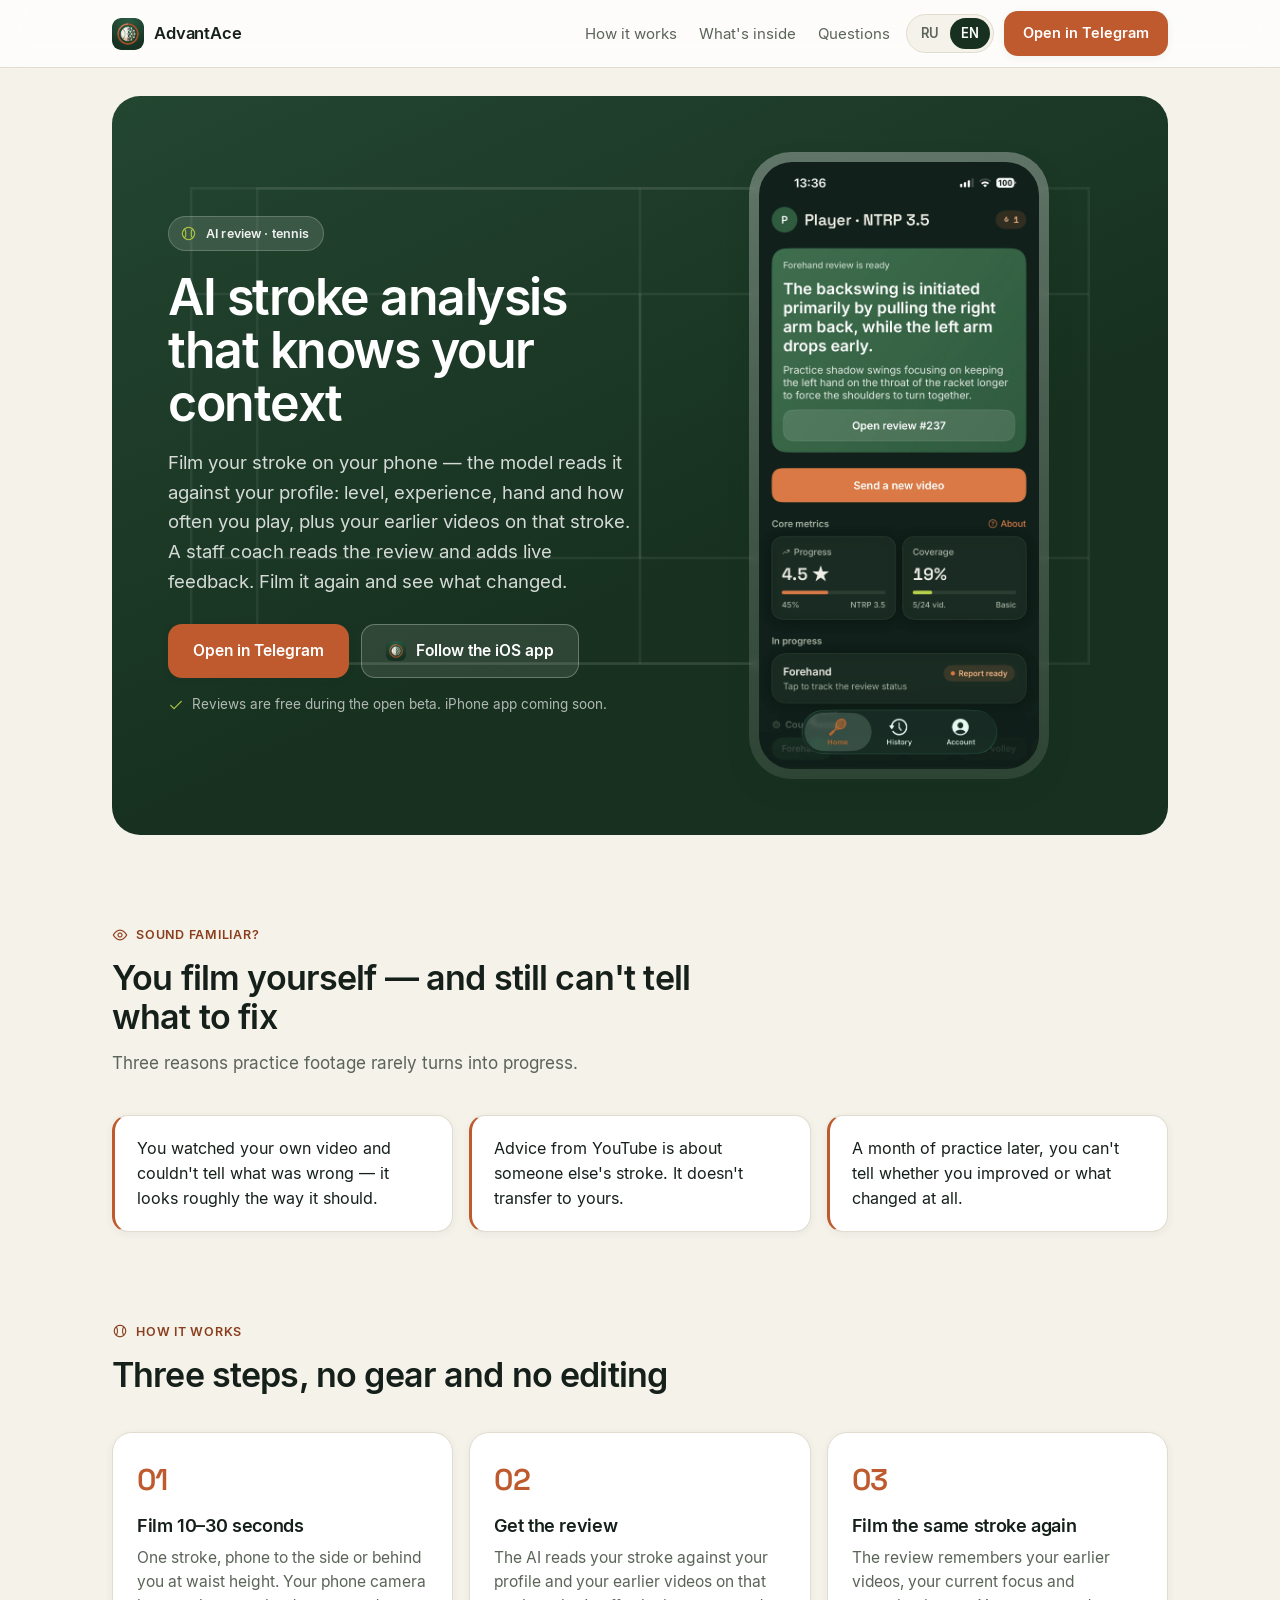
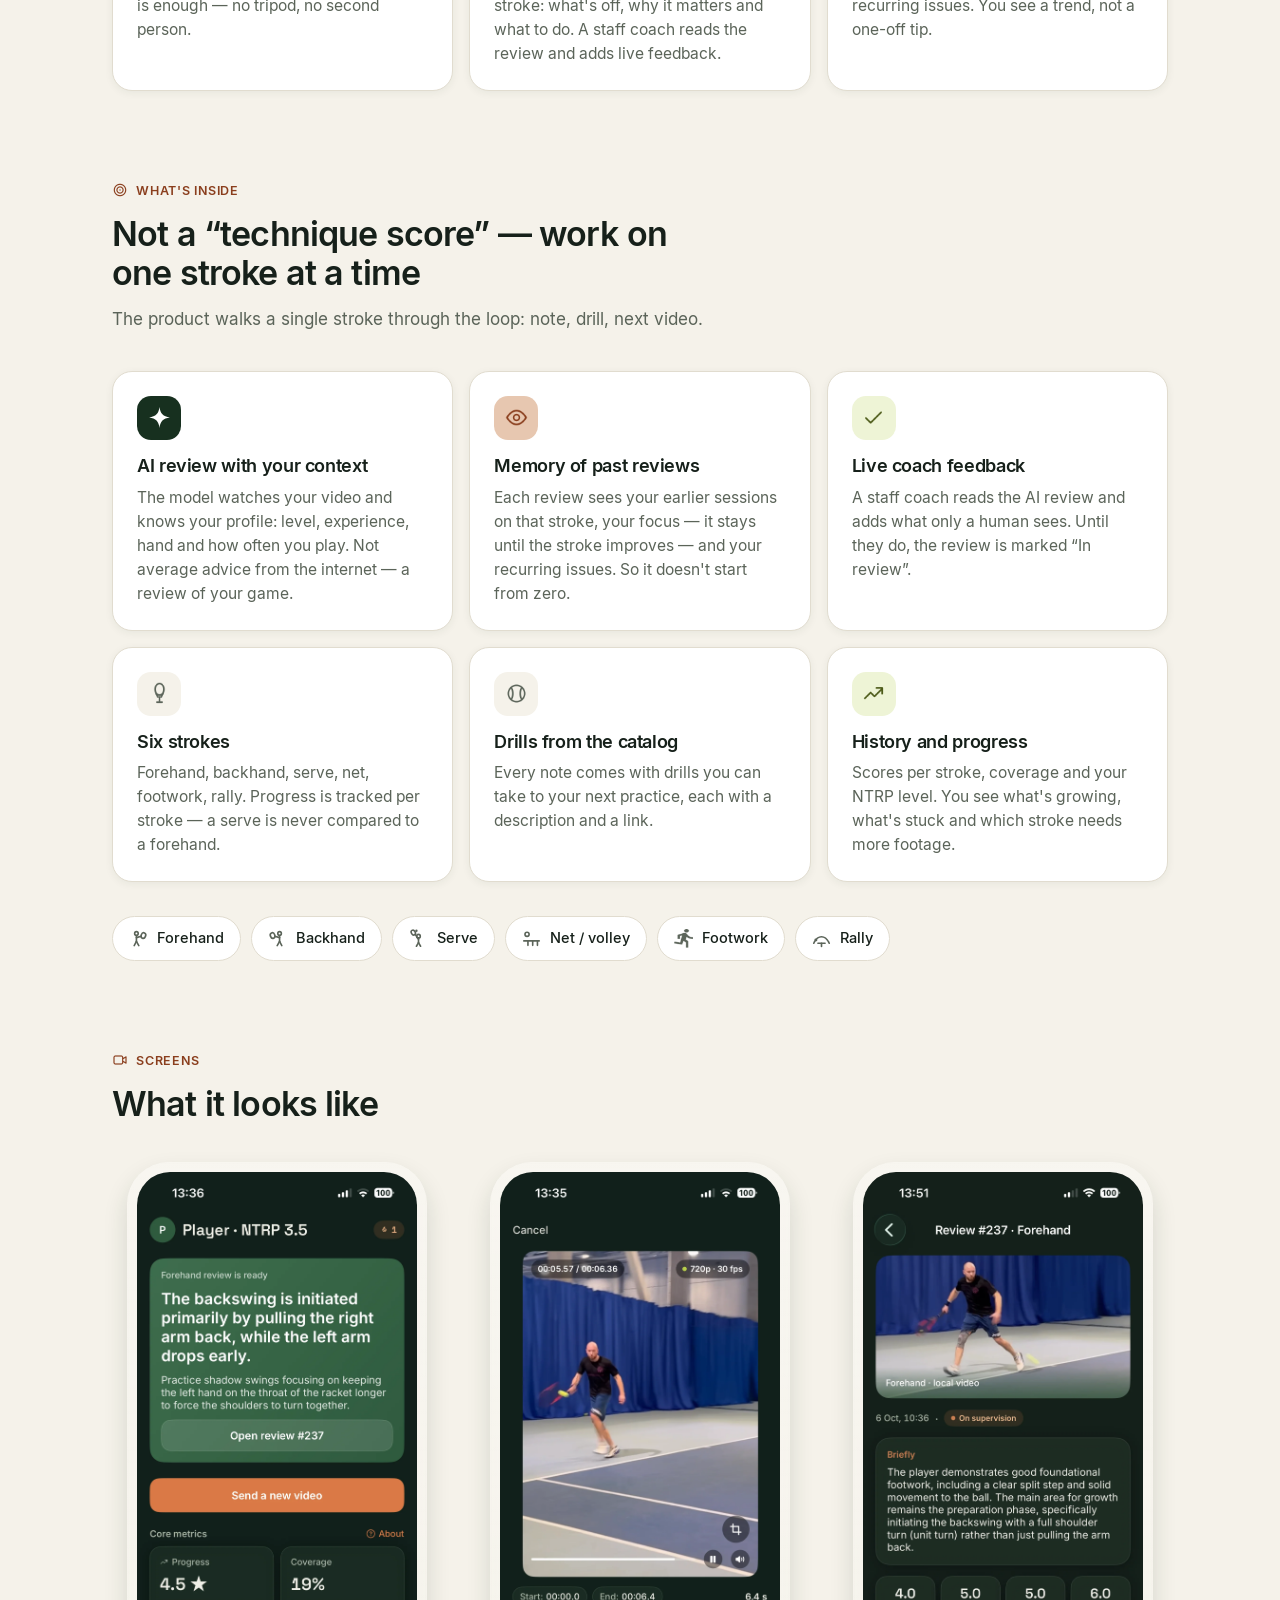
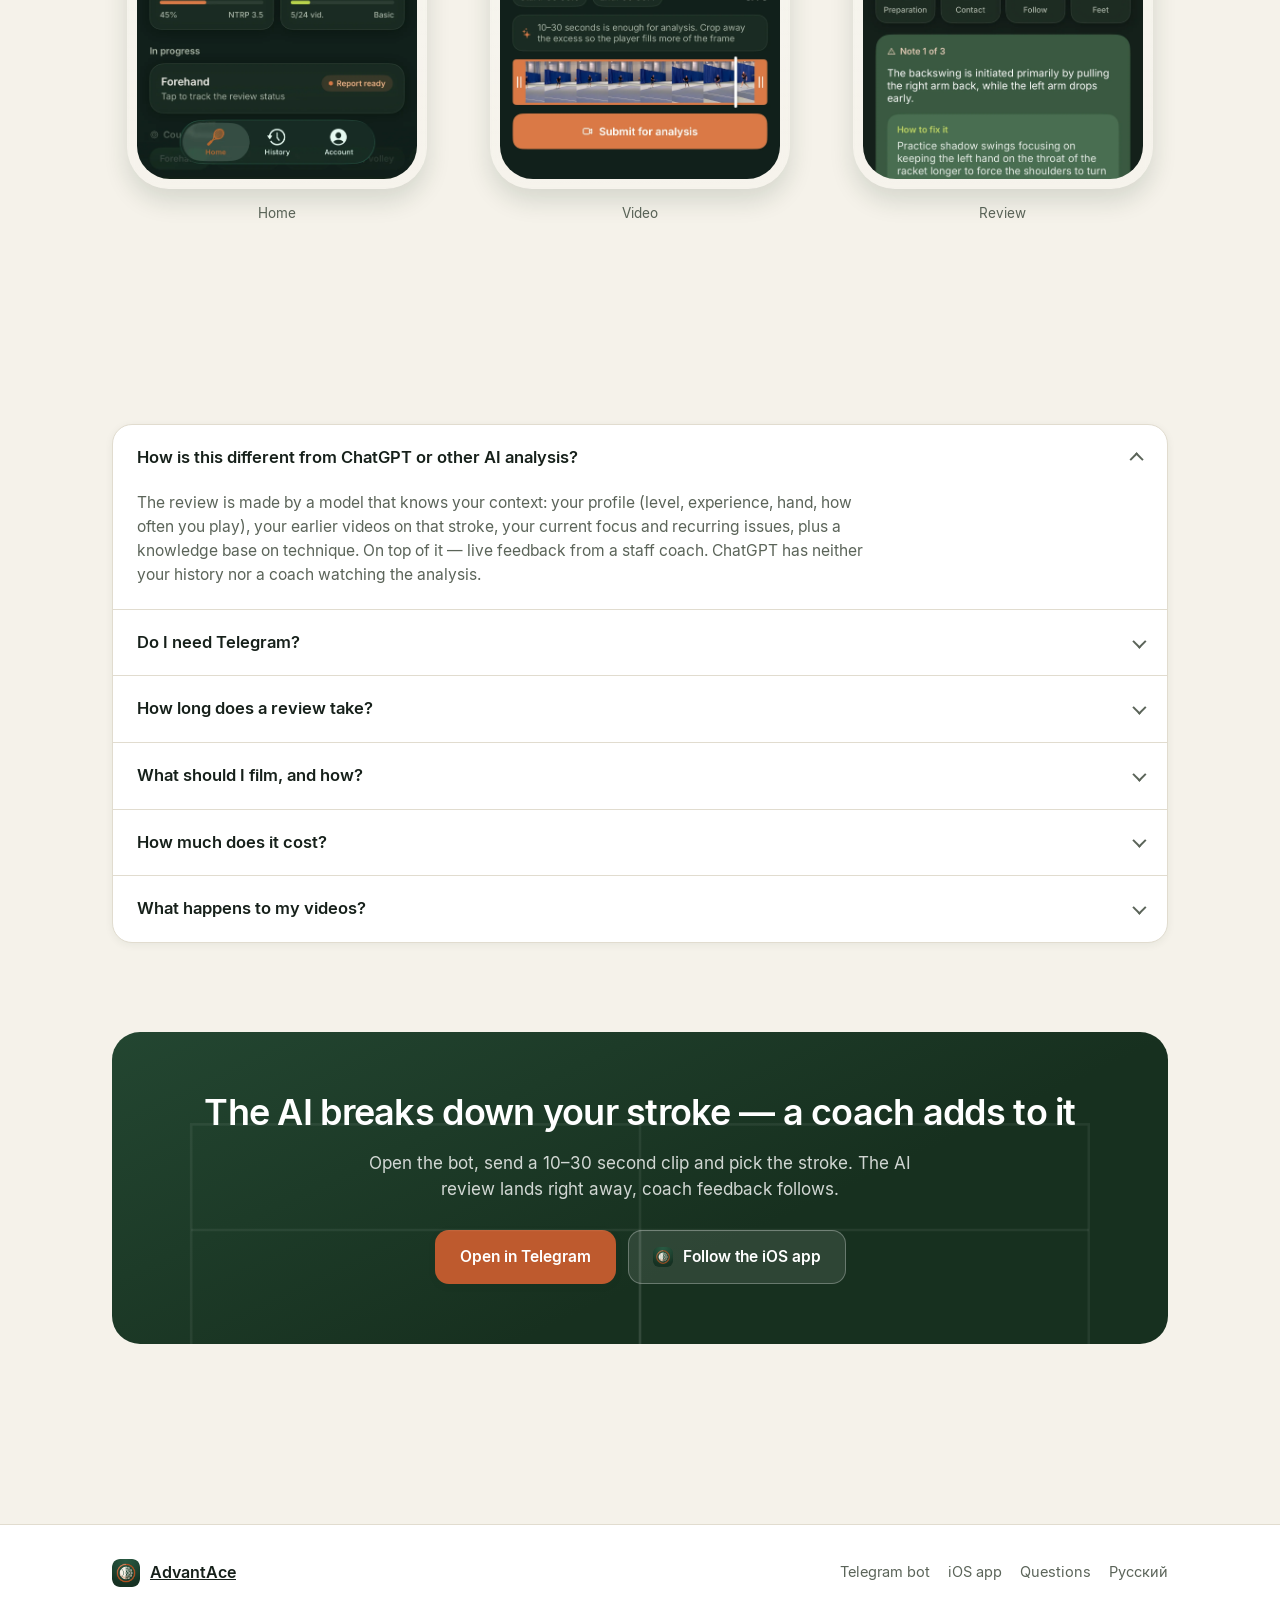
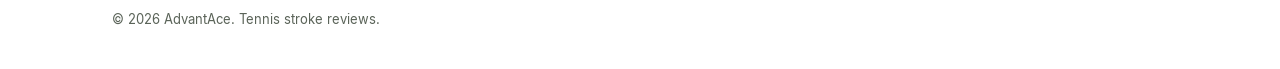
==== commit c5ebb996: "Переименовать сайт в AdvantAce и убрать блок «кому подходит». Co-authored-by: Cursor <cursoragent@cu" ====
--- a/en/index.html
+++ b/en/index.html
@@ -4,7 +4,16 @@
 <meta charset="utf-8">
 <meta name="viewport" content="width=device-width, initial-scale=1">
 <meta name="color-scheme" content="light dark">
-<title>SwingSync — AI tennis stroke analysis with live coach feedback</title>
+<script>
+(function () {
+  try {
+    var stored = localStorage.getItem('rally-theme');
+    var dark = stored ? stored === 'dark' : matchMedia('(prefers-color-scheme: dark)').matches;
+    document.documentElement.dataset.theme = dark ? 'dark' : 'light';
+  } catch (e) {}
+})();
+</script>
+<title>AdvantAce — AI tennis stroke analysis with live coach feedback</title>
 <meta name="description" content="Film your stroke on your phone and get an AI review tuned to your profile, experience and past videos on that stroke — with a staff coach adding live feedback. Forehand, backhand, serve, footwork, rally.">
 <meta name="theme-color" content="#17301F" media="(prefers-color-scheme: light)">
 <meta name="theme-color" content="#10201A" media="(prefers-color-scheme: dark)">
@@ -20,43 +29,39 @@
 <!-- Open Graph: title/description/locale work everywhere; og:url, og:image,
      canonical and hreflang need absolute URLs. -->
 <meta property="og:type" content="website">
-<meta property="og:site_name" content="SwingSync">
+<meta property="og:site_name" content="AdvantAce">
 <meta property="og:locale" content="en_US">
 <meta property="og:locale:alternate" content="ru_RU">
-<meta property="og:title" content="SwingSync — AI tennis stroke analysis with live coach feedback">
+<meta property="og:title" content="AdvantAce — AI tennis stroke analysis with live coach feedback">
 <meta property="og:description" content="An AI review tuned to your profile, experience and past videos. Plus live feedback from a staff coach.">
 
-<!-- SITE-URL:BEGIN — absolute URLs that depend on the domain.
-     Until the domain is chosen this block stays commented out on purpose:
-     a canonical, og:url or hreflang pointing at a placeholder is worse than
-     having none. Uncomment and substitute in one command:
-       tools/set-domain.sh https://example.com -->
-<!--
-<meta property="og:url" content="__SITE_URL__/en/">
-<meta property="og:image" content="__SITE_URL__/assets/img/og-en.png">
+<!-- Absolute URLs. tools/set-domain.sh fills this block.
+     Keep the lines between the markers as real HTML, not a comment. -->
+<!-- SITE-URL:BEGIN -->
+<meta property="og:url" content="https://advantace.app/en/">
+<meta property="og:image" content="https://advantace.app/assets/img/og-en.png">
 <meta property="og:image:width" content="1200">
 <meta property="og:image:height" content="630">
-<meta property="og:image:alt" content="SwingSync — AI tennis stroke analysis with live coach feedback">
+<meta property="og:image:alt" content="AdvantAce — AI tennis stroke analysis with live coach feedback">
 <meta name="twitter:card" content="summary_large_image">
-<link rel="canonical" href="__SITE_URL__/en/">
-
-<link rel="alternate" hreflang="ru" href="__SITE_URL__/">
-<link rel="alternate" hreflang="en" href="__SITE_URL__/en/">
-<link rel="alternate" hreflang="x-default" href="__SITE_URL__/">
+<link rel="canonical" href="https://advantace.app/en/">
+
+<link rel="alternate" hreflang="ru" href="https://advantace.app/">
+<link rel="alternate" hreflang="en" href="https://advantace.app/en/">
+<link rel="alternate" hreflang="x-default" href="https://advantace.app/">
 
 <script type="application/ld+json">
 {
   "@context": "https://schema.org",
   "@type": "SoftwareApplication",
-  "name": "SwingSync",
-  "url": "__SITE_URL__/en/",
+  "name": "AdvantAce",
+  "url": "https://advantace.app/en/",
   "description": "AI tennis stroke analysis from video, tuned to your profile, experience and past reviews. A staff coach adds live feedback.",
   "applicationCategory": "SportsApplication",
   "operatingSystem": "Telegram, iOS",
   "inLanguage": ["ru", "en"]
 }
 </script>
--->
 <!-- SITE-URL:END -->
 </head>
 <body>
@@ -69,13 +74,12 @@
   <div class="container">
     <a class="brand" href="index.html">
       <img src="../assets/img/logo-96.png" alt="" width="32" height="32">
-      SwingSync
+      AdvantAce
     </a>
 
     <nav class="header-nav" aria-label="Page sections">
       <a href="#how">How it works</a>
       <a href="#inside">What's inside</a>
-      <a href="#fit">Who it's for</a>
       <a href="#faq">Questions</a>
     </nav>
 
@@ -138,7 +142,7 @@
         <div class="phone">
           <div class="phone-screen">
             <img src="../assets/img/screen-home_en.webp"
-                 alt="SwingSync home screen: a finished stroke review, the send-video button and key progress meters"
+                 alt="AdvantAce home screen: a finished stroke review, the send-video button and key progress meters"
                  width="1179" height="2556" fetchpriority="high" decoding="async">
           </div>
         </div>
@@ -288,7 +292,7 @@
         <div class="phone">
           <div class="phone-screen">
             <img src="../assets/img/screen-home_en.webp"
-                 alt="SwingSync home screen: a finished stroke review and key progress meters"
+                 alt="AdvantAce home screen: a finished stroke review and key progress meters"
                  width="1179" height="2556" loading="lazy" decoding="async">
           </div>
         </div>
@@ -299,7 +303,7 @@
         <div class="phone">
           <div class="phone-screen">
             <img src="../assets/img/screen-video_en.webp"
-                 alt="Video upload in SwingSync: trimming the clip and sending it for review"
+                 alt="Video upload in AdvantAce: trimming the clip and sending it for review"
                  width="1179" height="2556" loading="lazy" decoding="async">
           </div>
         </div>
@@ -310,44 +314,12 @@
         <div class="phone">
           <div class="phone-screen">
             <img src="../assets/img/screen-result_en.webp"
-                 alt="Stroke review in SwingSync: AI notes and how to fix them"
+                 alt="Stroke review in AdvantAce: AI notes and how to fix them"
                  width="1179" height="2556" loading="lazy" decoding="async">
           </div>
         </div>
         <figcaption>Review</figcaption>
       </figure>
-    </div>
-  </div>
-</section>
-
-<!-- ================= Who it's for ================= -->
-
-<section class="section" id="fit">
-  <div class="container">
-    <div class="section-head reveal">
-      <span class="kicker"><span class="icon icon-shield" aria-hidden="true"></span>Straight up</span>
-      <h2 class="section-title">Who it's for, and who it isn't</h2>
-      <p class="section-lead">We review video; we don't replace on-court coaching. Better to say that up front.</p>
-    </div>
-
-    <div class="fit reveal">
-      <article class="fit-card fit-yes">
-        <h3>It fits you if</h3>
-        <ul class="fit-list">
-          <li><span class="icon icon-check" aria-hidden="true"></span>You play regularly and film yourself at least sometimes.</li>
-          <li><span class="icon icon-check" aria-hidden="true"></span>You want to know exactly what to fix, not just “move your feet more”.</li>
-          <li><span class="icon icon-check" aria-hidden="true"></span>You're willing to film the same stroke several times to see a trend.</li>
-        </ul>
-      </article>
-
-      <article class="fit-card fit-no">
-        <h3>It doesn't fit you if</h3>
-        <ul class="fit-list">
-          <li><span class="icon icon-close" aria-hidden="true"></span>You want live on-court coaching — that's a different format and we don't replace it.</li>
-          <li><span class="icon icon-close" aria-hidden="true"></span>You don't want a human coach's input — automated analysis alone is enough for you.</li>
-          <li><span class="icon icon-close" aria-hidden="true"></span>You're not comfortable filming yourself and reviewing your own technique.</li>
-        </ul>
-      </article>
     </div>
   </div>
 </section>
@@ -443,7 +415,7 @@
     <div class="footer-grid">
       <a class="footer-brand" href="index.html">
         <img src="../assets/img/logo-96.png" alt="" width="28" height="28">
-        SwingSync
+        AdvantAce
       </a>
 
       <nav class="footer-links" aria-label="Links">
@@ -455,7 +427,7 @@
     </div>
 
     <p class="footer-legal">
-      © <span data-year>2026</span> SwingSync. Tennis stroke reviews.
+      © <span data-year>2026</span> AdvantAce. Tennis stroke reviews.
       <!-- TO REPLACE at deploy: add the privacy policy link once the page exists:
            <a href="../privacy.html">Privacy policy</a> -->
     </p>
--- a/assets/tokens.css
+++ b/assets/tokens.css
@@ -76,6 +76,7 @@
       следовать за системной настройкой устройства.
       ========================================================= */
    [data-theme="dark"]{
+     color-scheme: dark;
      --court:        #2F5A3E;  /* светлее, чем в светлой теме — иначе не отличить от фона */
      --court-2:      #3E6E4D;
    
@@ -100,6 +101,33 @@
      --shadow-card:  0 2px 8px rgba(0, 0, 0, 0.35);
      --shadow-float: 0 12px 24px rgba(0, 0, 0, 0.5);
    }
+
+   /* Тот же набор, если скрипт темы не выполнился.
+      data-theme="light" отключает его при ручном выборе светлой темы.
+      Значения держать одинаковыми с блоком [data-theme="dark"]. */
+   @media (prefers-color-scheme: dark) {
+     :root:not([data-theme="light"]) {
+       color-scheme: dark;
+       --court:        #2F5A3E;
+       --court-2:      #3E6E4D;
+       --clay:         #D97A46;
+       --clay-soft:    rgba(217, 122, 70, 0.16);
+       --clay-text:    #F0B384;
+       --ball:         #B9D34A;
+       --ball-soft:    rgba(185, 211, 74, 0.14);
+       --ball-text:    #D4E895;
+       --danger:           #E0685A;
+       --danger-soft:      rgba(224, 104, 90, 0.14);
+       --danger-soft-line: rgba(224, 104, 90, 0.3);
+       --chalk:        #10201A;
+       --paper:        #1A2C23;
+       --ink:          #F1EFE7;
+       --ink-soft:     #A9B3A4;
+       --line:         #2C3D32;
+       --shadow-card:  0 2px 8px rgba(0, 0, 0, 0.35);
+       --shadow-float: 0 12px 24px rgba(0, 0, 0, 0.5);
+     }
+   }
    
    /* =========================================================
       ПРАВИЛО ЦВЕТА (важно соблюдать при внедрении):
--- a/assets/site.css
+++ b/assets/site.css
@@ -62,6 +62,7 @@
   -webkit-text-size-adjust: 100%;
   scroll-behavior: smooth;
   scroll-padding-top: calc(var(--header-h) + 16px);
+  color-scheme: light;
 }
 
 body {
@@ -740,49 +741,6 @@
   color: var(--ink-soft);
 }
 
-/* ---------- Кому подходит ---------- */
-
-.fit {
-  display: grid;
-  grid-template-columns: repeat(auto-fit, minmax(290px, 1fr));
-  gap: 16px;
-}
-.fit-card {
-  border: 1px solid var(--line);
-  border-radius: 20px;
-  background: var(--paper);
-  padding: 24px;
-  box-shadow: var(--shadow-card);
-}
-.fit-card h3 {
-  font-size: 17px;
-}
-.fit-list {
-  margin: 16px 0 0;
-  padding: 0;
-  list-style: none;
-  display: flex;
-  flex-direction: column;
-  gap: 12px;
-}
-.fit-list li {
-  display: flex;
-  gap: 11px;
-  font-size: 15.5px;
-  color: var(--ink-soft);
-}
-.fit-list .icon {
-  width: 19px;
-  height: 19px;
-  margin-top: 3px;
-}
-.fit-yes .icon {
-  color: var(--ball-text);
-}
-.fit-no .icon {
-  color: var(--ink-soft);
-}
-
 /* ---------- FAQ ---------- */
 
 .faq {
@@ -926,6 +884,16 @@
   }
 }
 
+/* ---------- 404 ---------- */
+
+.missing {
+  max-width: 36rem;
+  padding-bottom: var(--section-y);
+}
+.missing .hero-cta {
+  margin-top: 28px;
+}
+
 /* ---------- Тёмная тема: точечные правки поверх токенов ---------- */
 
 [data-theme='dark'] .site-header {
@@ -937,3 +905,15 @@
 [data-theme='dark'] .stat-value {
   color: var(--ball);
 }
+
+@media (prefers-color-scheme: dark) {
+  :root:not([data-theme='light']) .site-header {
+    border-bottom-color: var(--line);
+  }
+  :root:not([data-theme='light']) .card-icon-court {
+    background: var(--court-2);
+  }
+  :root:not([data-theme='light']) .stat-value {
+    color: var(--ball);
+  }
+}
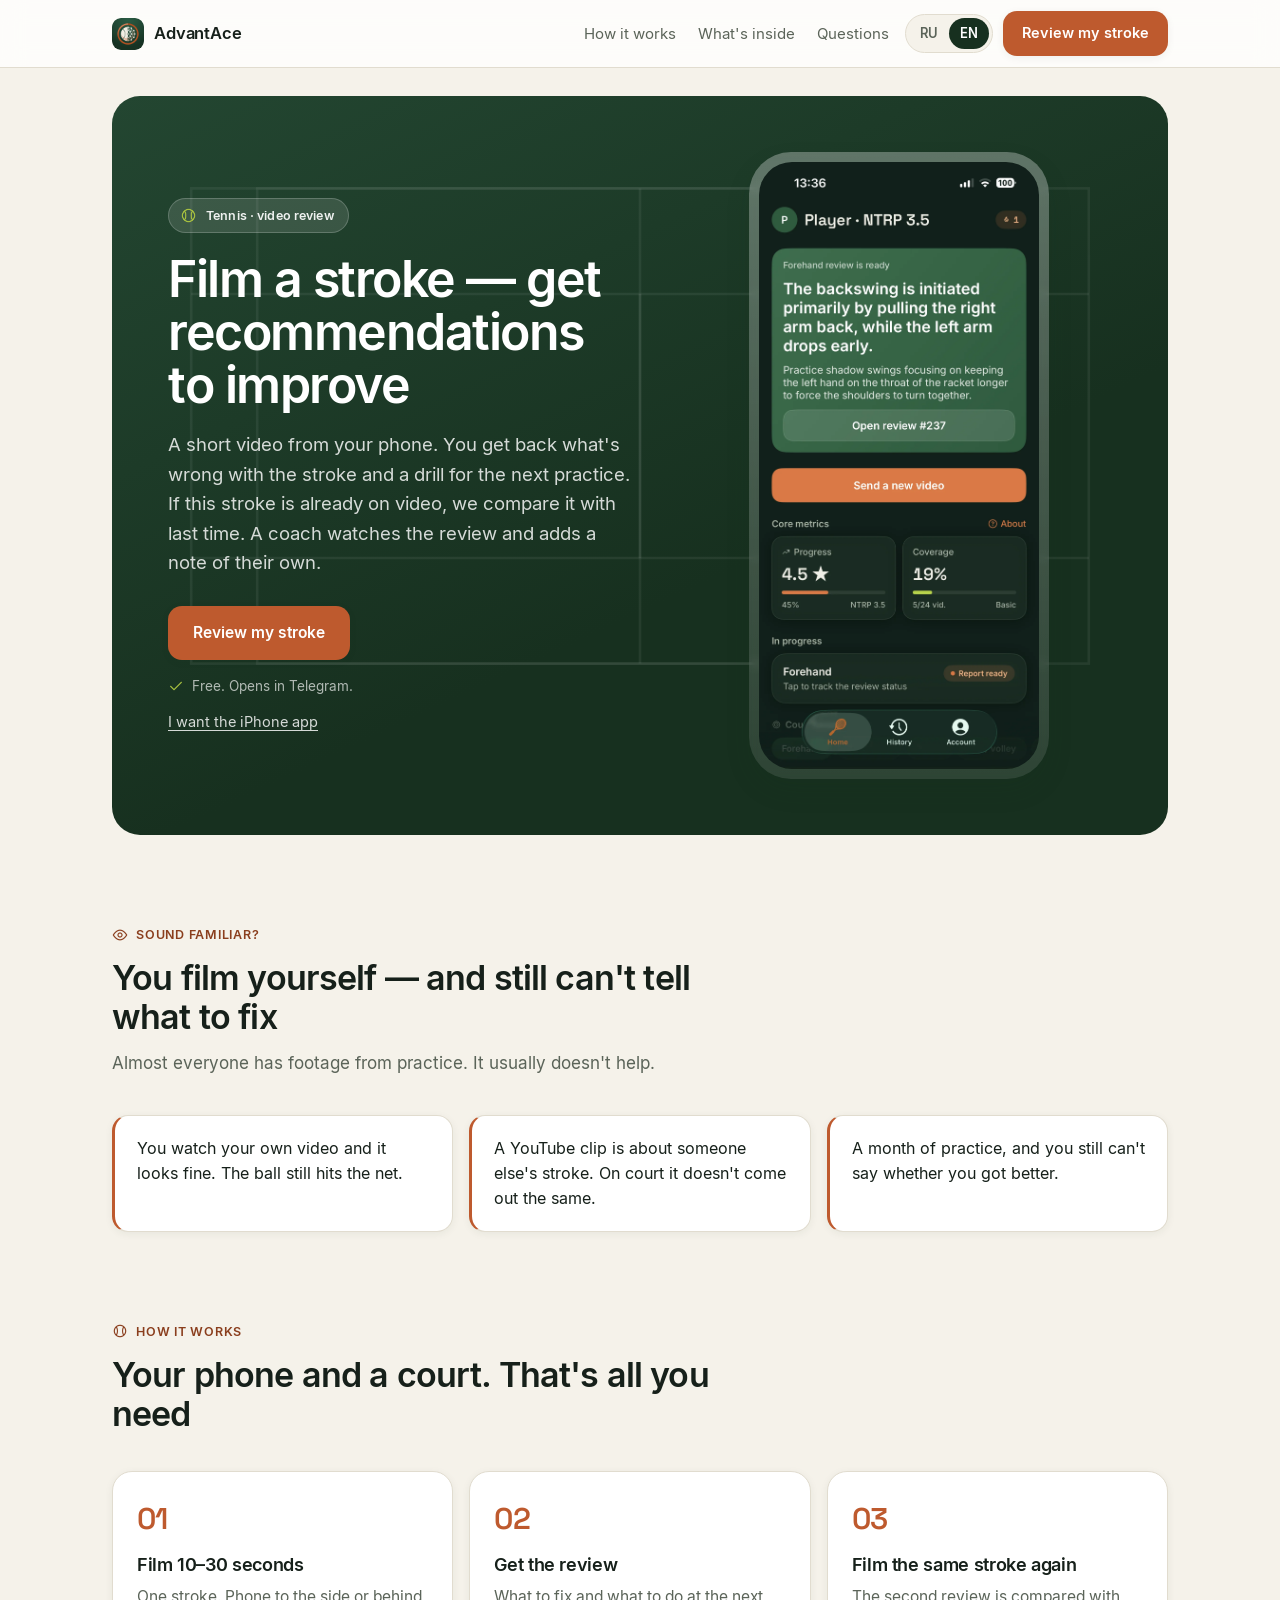
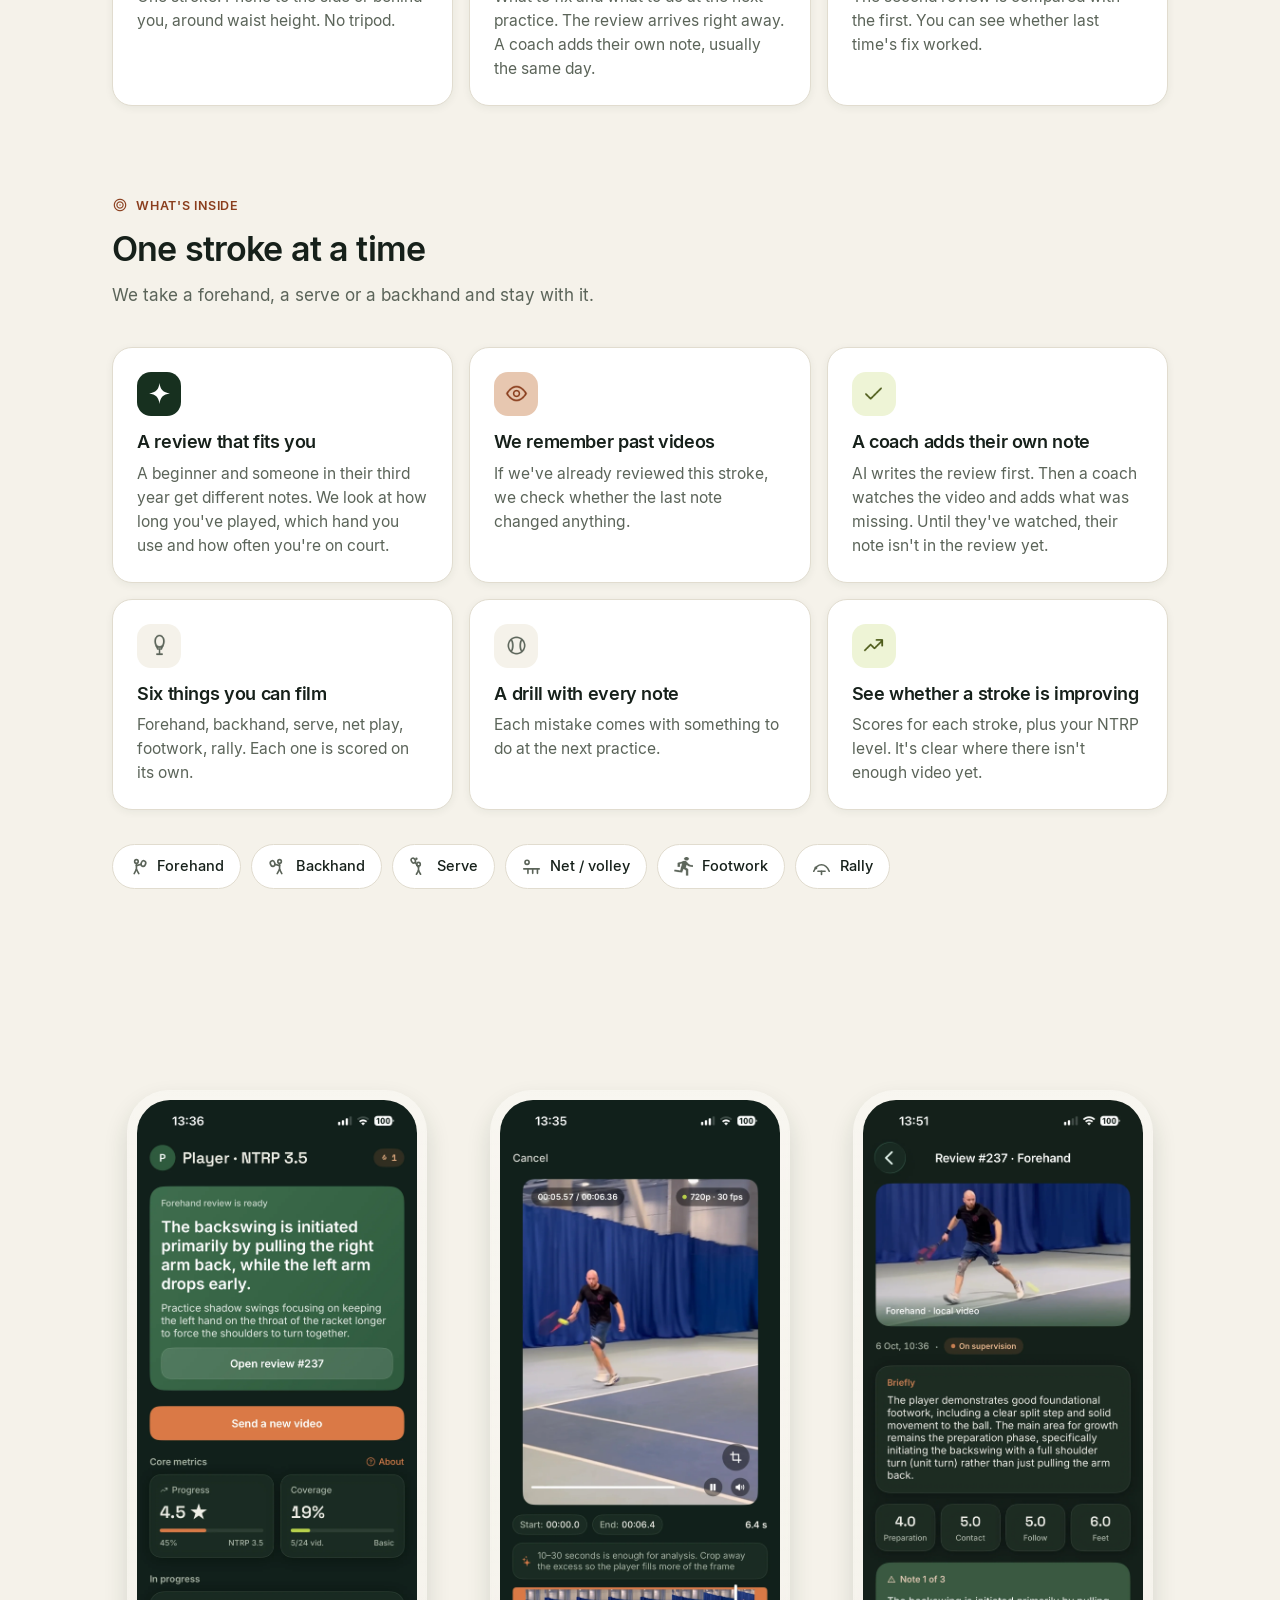
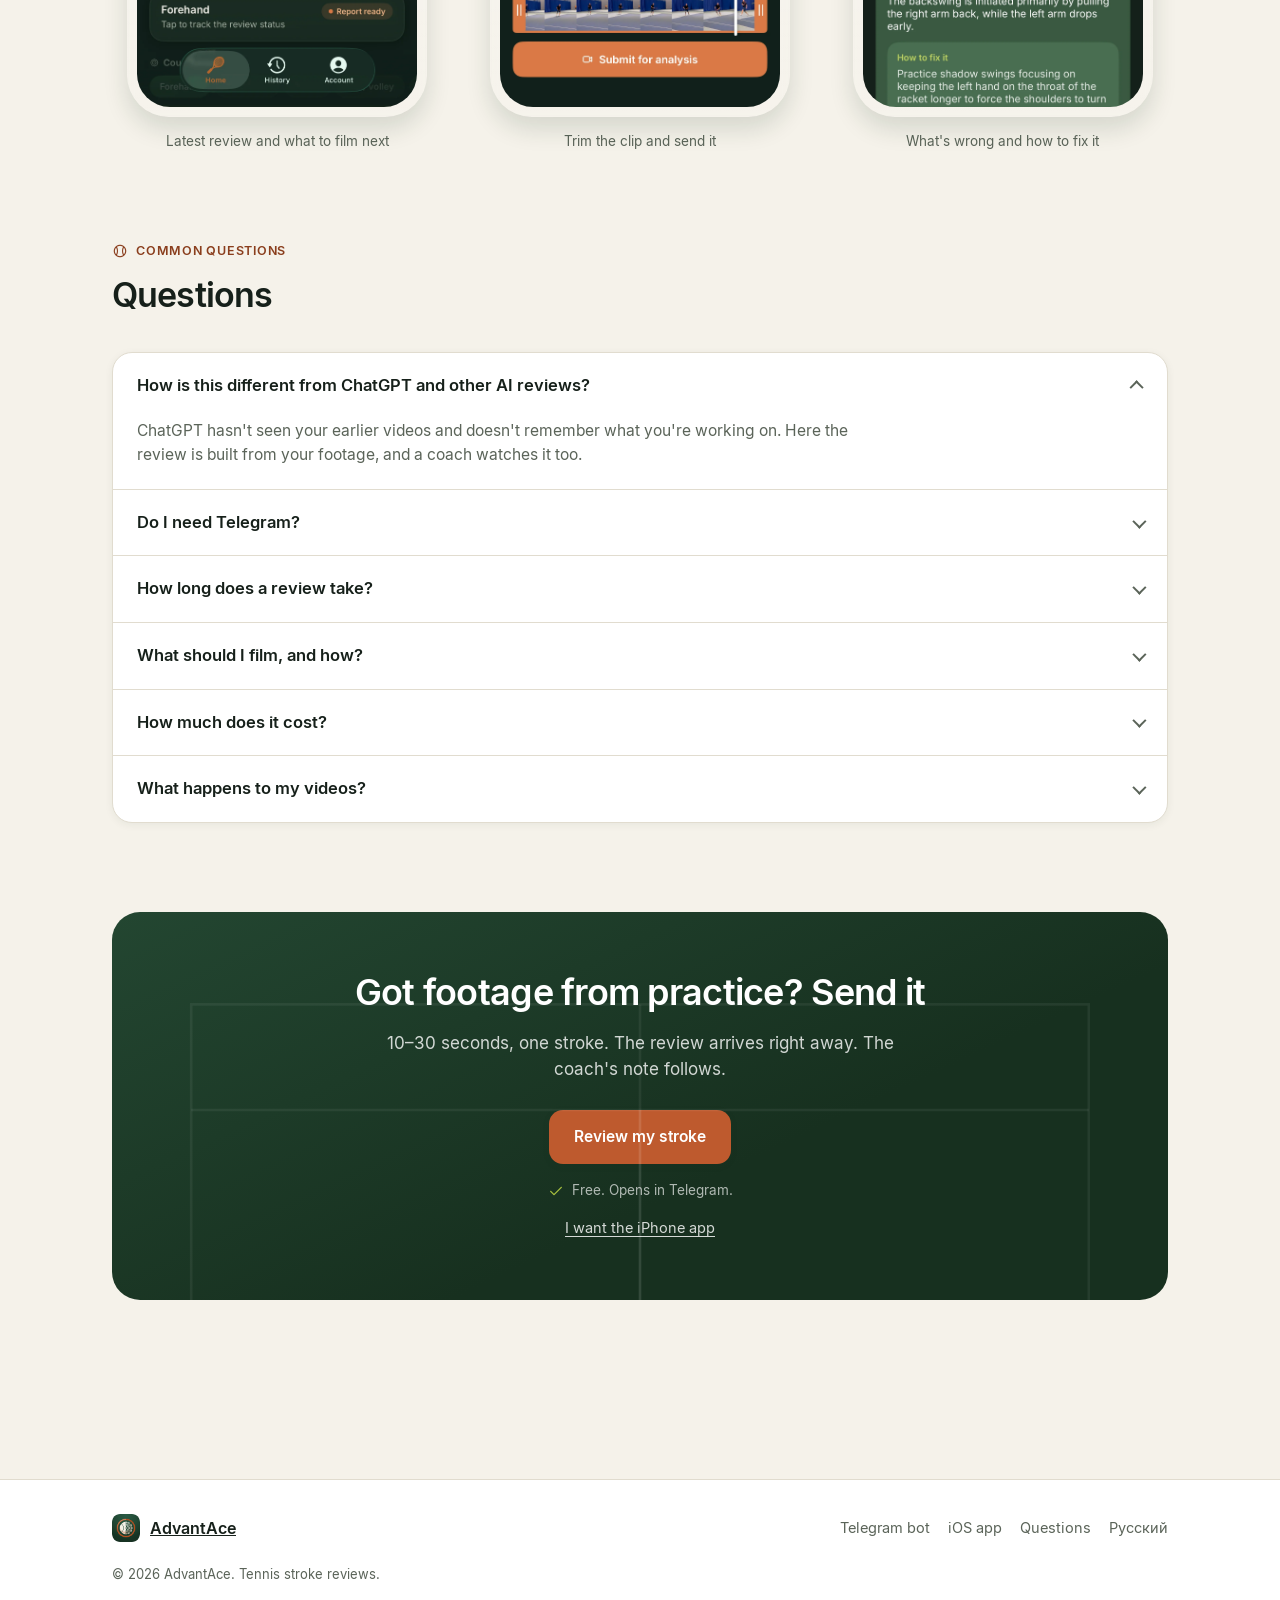
==== commit 795bc1bb: "Переписать тексты лендинга проще и вести кнопку к разбору удара. Co-authored-by: Cursor <cursoragent" ====
--- a/en/index.html
+++ b/en/index.html
@@ -13,8 +13,8 @@
   } catch (e) {}
 })();
 </script>
-<title>AdvantAce — AI tennis stroke analysis with live coach feedback</title>
-<meta name="description" content="Film your stroke on your phone and get an AI review tuned to your profile, experience and past videos on that stroke — with a staff coach adding live feedback. Forehand, backhand, serve, footwork, rally.">
+<title>AdvantAce — tennis stroke analysis from a phone video</title>
+<meta name="description" content="Film a stroke on your phone. You get what to fix and a drill for your next practice. A coach adds their own note.">
 <meta name="theme-color" content="#17301F" media="(prefers-color-scheme: light)">
 <meta name="theme-color" content="#10201A" media="(prefers-color-scheme: dark)">
 
@@ -32,8 +32,8 @@
 <meta property="og:site_name" content="AdvantAce">
 <meta property="og:locale" content="en_US">
 <meta property="og:locale:alternate" content="ru_RU">
-<meta property="og:title" content="AdvantAce — AI tennis stroke analysis with live coach feedback">
-<meta property="og:description" content="An AI review tuned to your profile, experience and past videos. Plus live feedback from a staff coach.">
+<meta property="og:title" content="AdvantAce — tennis stroke analysis from a phone video">
+<meta property="og:description" content="A short phone video: what to fix, a drill for practice, and a note from a coach.">
 
 <!-- Absolute URLs. tools/set-domain.sh fills this block.
      Keep the lines between the markers as real HTML, not a comment. -->
@@ -42,7 +42,7 @@
 <meta property="og:image" content="https://advantace.app/assets/img/og-en.png">
 <meta property="og:image:width" content="1200">
 <meta property="og:image:height" content="630">
-<meta property="og:image:alt" content="AdvantAce — AI tennis stroke analysis with live coach feedback">
+<meta property="og:image:alt" content="AdvantAce — tennis stroke analysis from a phone video">
 <meta name="twitter:card" content="summary_large_image">
 <link rel="canonical" href="https://advantace.app/en/">
 
@@ -56,7 +56,7 @@
   "@type": "SoftwareApplication",
   "name": "AdvantAce",
   "url": "https://advantace.app/en/",
-  "description": "AI tennis stroke analysis from video, tuned to your profile, experience and past reviews. A staff coach adds live feedback.",
+  "description": "Tennis stroke analysis from a phone video: what to fix, a drill for your next practice, and a note from a coach.",
   "applicationCategory": "SportsApplication",
   "operatingSystem": "Telegram, iOS",
   "inLanguage": ["ru", "en"]
@@ -89,8 +89,8 @@
         <span aria-current="true">EN</span>
       </div>
       <a class="btn btn-primary" href="https://t.me/RallyCoachAI_bot?start=web_en" target="_blank" rel="noopener">
-        <span class="label-full">Open in Telegram</span>
-        <span class="label-short">Telegram</span>
+        <span class="label-full">Review my stroke</span>
+        <span class="label-short">Review</span>
       </a>
     </div>
   </div>
@@ -114,35 +114,33 @@
 
       <div class="hero-grid">
         <div>
-          <span class="eyebrow"><span class="icon icon-ball" aria-hidden="true"></span>AI review · tennis</span>
-
-          <h1>AI stroke analysis that knows your context</h1>
+          <span class="eyebrow"><span class="icon icon-ball" aria-hidden="true"></span>Tennis · video review</span>
+
+          <h1>Film a stroke — get recommendations to improve</h1>
 
           <p class="hero-lead">
-            Film your stroke on your phone — the model reads it against your profile: level,
-            experience, hand and how often you play, plus your earlier videos on that stroke.
-            A staff coach reads the review and adds live feedback.
-            Film it again and see what changed.
+            A short video from your phone. You get back what's wrong with the stroke
+            and a drill for the next practice. If this stroke is already on video,
+            we compare it with last time. A coach watches the review and adds a note of their own.
           </p>
 
           <div class="hero-cta">
-            <a class="btn btn-primary" href="https://t.me/RallyCoachAI_bot?start=web_en" target="_blank" rel="noopener">Open in Telegram</a>
-            <a class="btn btn-ghost-dark" href="https://t.me/RallyCoachAI_bot?start=web_ios_en" target="_blank" rel="noopener">
-              <img src="../assets/img/logo-96.png" alt="" width="20" height="20" style="border-radius:6px">
-              Follow the iOS app
-            </a>
+            <a class="btn btn-primary" href="https://t.me/RallyCoachAI_bot?start=web_en" target="_blank" rel="noopener">Review my stroke</a>
           </div>
 
           <p class="hero-note">
             <span class="icon icon-check" aria-hidden="true"></span>
-            Reviews are free during the open beta. iPhone app coming soon.
+            Free. Opens in Telegram.
+          </p>
+          <p class="hero-aside">
+            <a href="https://t.me/RallyCoachAI_bot?start=web_ios_en" target="_blank" rel="noopener">I want the iPhone app</a>
           </p>
         </div>
 
         <div class="phone">
           <div class="phone-screen">
             <img src="../assets/img/screen-home_en.webp"
-                 alt="AdvantAce home screen: a finished stroke review, the send-video button and key progress meters"
+                 alt="AdvantAce home screen: a finished stroke review, the send-video button and progress meters"
                  width="1179" height="2556" fetchpriority="high" decoding="async">
           </div>
         </div>
@@ -180,13 +178,13 @@
     <div class="section-head reveal">
       <span class="kicker"><span class="icon icon-eye" aria-hidden="true"></span>Sound familiar?</span>
       <h2 class="section-title">You film yourself — and still can't tell what to fix</h2>
-      <p class="section-lead">Three reasons practice footage rarely turns into progress.</p>
+      <p class="section-lead">Almost everyone has footage from practice. It usually doesn't help.</p>
     </div>
 
     <div class="pains reveal">
-      <p class="pain">You watched your own video and couldn't tell what was wrong — it looks roughly the way it should.</p>
-      <p class="pain">Advice from YouTube is about someone else's stroke. It doesn't transfer to yours.</p>
-      <p class="pain">A month of practice later, you can't tell whether you improved or what changed at all.</p>
+      <p class="pain">You watch your own video and it looks fine. The ball still hits the net.</p>
+      <p class="pain">A YouTube clip is about someone else's stroke. On court it doesn't come out the same.</p>
+      <p class="pain">A month of practice, and you still can't say whether you got better.</p>
     </div>
   </div>
 </section>
@@ -197,24 +195,24 @@
   <div class="container">
     <div class="section-head reveal">
       <span class="kicker"><span class="icon icon-ball" aria-hidden="true"></span>How it works</span>
-      <h2 class="section-title">Three steps, no gear and no editing</h2>
+      <h2 class="section-title">Your phone and a court. That's all you need</h2>
     </div>
 
     <div class="steps reveal">
       <article class="step">
         <span class="step-num">01</span>
         <h3>Film 10–30 seconds</h3>
-        <p>One stroke, phone to the side or behind you at waist height. Your phone camera is enough — no tripod, no second person.</p>
+        <p>One stroke. Phone to the side or behind you, around waist height. No tripod.</p>
       </article>
       <article class="step">
         <span class="step-num">02</span>
         <h3>Get the review</h3>
-        <p>The AI reads your stroke against your profile and your earlier videos on that stroke: what's off, why it matters and what to do. A staff coach reads the review and adds live feedback.</p>
+        <p>What to fix and what to do at the next practice. The review arrives right away. A coach adds their own note, usually the same day.</p>
       </article>
       <article class="step">
         <span class="step-num">03</span>
         <h3>Film the same stroke again</h3>
-        <p>The review remembers your earlier videos, your current focus and recurring issues. You see a trend, not a one-off tip.</p>
+        <p>The second review is compared with the first. You can see whether last time's fix worked.</p>
       </article>
     </div>
   </div>
@@ -226,40 +224,40 @@
   <div class="container">
     <div class="section-head reveal">
       <span class="kicker"><span class="icon icon-target" aria-hidden="true"></span>What's inside</span>
-      <h2 class="section-title">Not a “technique score” — work on one stroke at a time</h2>
-      <p class="section-lead">The product walks a single stroke through the loop: note, drill, next video.</p>
+      <h2 class="section-title">One stroke at a time</h2>
+      <p class="section-lead">We take a forehand, a serve or a backhand and stay with it.</p>
     </div>
 
     <div class="cards reveal">
       <article class="card">
         <span class="card-icon card-icon-court"><span class="icon icon-ai" aria-hidden="true"></span></span>
-        <h3>AI review with your context</h3>
-        <p>The model watches your video and knows your profile: level, experience, hand and how often you play. Not average advice from the internet — a review of your game.</p>
+        <h3>A review that fits you</h3>
+        <p>A beginner and someone in their third year get different notes. We look at how long you've played, which hand you use and how often you're on court.</p>
       </article>
       <article class="card">
         <span class="card-icon card-icon-process"><span class="icon icon-eye" aria-hidden="true"></span></span>
-        <h3>Memory of past reviews</h3>
-        <p>Each review sees your earlier sessions on that stroke, your focus — it stays until the stroke improves — and your recurring issues. So it doesn't start from zero.</p>
+        <h3>We remember past videos</h3>
+        <p>If we've already reviewed this stroke, we check whether the last note changed anything.</p>
       </article>
       <article class="card">
         <span class="card-icon card-icon-done"><span class="icon icon-check" aria-hidden="true"></span></span>
-        <h3>Live coach feedback</h3>
-        <p>A staff coach reads the AI review and adds what only a human sees. Until they do, the review is marked “In review”.</p>
+        <h3>A coach adds their own note</h3>
+        <p>AI writes the review first. Then a coach watches the video and adds what was missing. Until they've watched, their note isn't in the review yet.</p>
       </article>
       <article class="card">
         <span class="card-icon"><span class="icon icon-racket" aria-hidden="true"></span></span>
-        <h3>Six strokes</h3>
-        <p>Forehand, backhand, serve, net, footwork, rally. Progress is tracked per stroke — a serve is never compared to a forehand.</p>
+        <h3>Six things you can film</h3>
+        <p>Forehand, backhand, serve, net play, footwork, rally. Each one is scored on its own.</p>
       </article>
       <article class="card">
         <span class="card-icon"><span class="icon icon-ball" aria-hidden="true"></span></span>
-        <h3>Drills from the catalog</h3>
-        <p>Every note comes with drills you can take to your next practice, each with a description and a link.</p>
+        <h3>A drill with every note</h3>
+        <p>Each mistake comes with something to do at the next practice.</p>
       </article>
       <article class="card">
         <span class="card-icon card-icon-done"><span class="icon icon-trend" aria-hidden="true"></span></span>
-        <h3>History and progress</h3>
-        <p>Scores per stroke, coverage and your NTRP level. You see what's growing, what's stuck and which stroke needs more footage.</p>
+        <h3>See whether a stroke is improving</h3>
+        <p>Scores for each stroke, plus your NTRP level. It's clear where there isn't enough video yet.</p>
       </article>
     </div>
 
@@ -284,7 +282,7 @@
   <div class="container">
     <div class="section-head reveal">
       <span class="kicker"><span class="icon icon-video" aria-hidden="true"></span>Screens</span>
-      <h2 class="section-title">What it looks like</h2>
+      <h2 class="section-title">What the review looks like</h2>
     </div>
 
     <div class="shots reveal">
@@ -292,11 +290,11 @@
         <div class="phone">
           <div class="phone-screen">
             <img src="../assets/img/screen-home_en.webp"
-                 alt="AdvantAce home screen: a finished stroke review and key progress meters"
+                 alt="AdvantAce home: your latest review and what to film next"
                  width="1179" height="2556" loading="lazy" decoding="async">
           </div>
         </div>
-        <figcaption>Home</figcaption>
+        <figcaption>Latest review and what to film next</figcaption>
       </figure>
 
       <figure class="shot">
@@ -307,18 +305,18 @@
                  width="1179" height="2556" loading="lazy" decoding="async">
           </div>
         </div>
-        <figcaption>Video</figcaption>
+        <figcaption>Trim the clip and send it</figcaption>
       </figure>
 
       <figure class="shot">
         <div class="phone">
           <div class="phone-screen">
             <img src="../assets/img/screen-result_en.webp"
-                 alt="Stroke review in AdvantAce: AI notes and how to fix them"
+                 alt="Stroke review in AdvantAce: what's wrong and how to fix it"
                  width="1179" height="2556" loading="lazy" decoding="async">
           </div>
         </div>
-        <figcaption>Review</figcaption>
+        <figcaption>What's wrong and how to fix it</figcaption>
       </figure>
     </div>
   </div>
@@ -335,44 +333,44 @@
 
     <div class="faq reveal">
       <details open>
-        <summary>How is this different from ChatGPT or other AI analysis?</summary>
-        <div class="faq-body">
-          The review is made by a model that knows your context: your profile (level, experience, hand, how often you play), your earlier videos on that stroke, your current focus and recurring issues, plus a knowledge base on technique. On top of it — live feedback from a staff coach. ChatGPT has neither your history nor a coach watching the analysis.
+        <summary>How is this different from ChatGPT and other AI reviews?</summary>
+        <div class="faq-body">
+          ChatGPT hasn't seen your earlier videos and doesn't remember what you're working on. Here the review is built from your footage, and a coach watches it too.
         </div>
       </details>
 
       <details>
         <summary>Do I need Telegram?</summary>
         <div class="faq-body">
-          For now, yes: the Telegram bot is the live channel. The iPhone app is in development — it will add push notifications when a review is ready and keep a copy of your video on the device. You can register interest from the bot: tap “Follow the iOS app”.
+          For now, yes: it all happens in the bot. The iPhone app is in progress. You'll get a notification when a review is ready, and a copy of the video stays on your phone. Leave a request from the link “I want the iPhone app”.
         </div>
       </details>
 
       <details>
         <summary>How long does a review take?</summary>
         <div class="faq-body">
-          The AI review appears right after you upload the video. Coach feedback takes up to 24 hours, usually faster. If the coach doesn't get to it in time, the review is still delivered to you.
+          The review arrives right after you upload. The coach's note usually comes the same day, and always within a day. If the coach doesn't get to it in time, the review still arrives.
         </div>
       </details>
 
       <details>
         <summary>What should I film, and how?</summary>
         <div class="faq-body">
-          10–30 seconds, one stroke, phone to the side or behind you at waist height. You don't need a whole rally: the shorter the clip, the more precise the review. The review then tells you what to film next.
+          10–30 seconds, one stroke, phone to the side or behind you at waist height. You don't need a whole rally: a short clip is read more precisely. Then we tell you what to film next.
         </div>
       </details>
 
       <details>
         <summary>How much does it cost?</summary>
         <div class="faq-body">
-          The product is in open beta and reviews are free right now. When pricing arrives, the first review will stay free — you should see what the product actually gives you before paying for it.
+          It's free for now. When pricing arrives, the first review stays free, so you can see whether it's worth it.
         </div>
       </details>
 
       <details>
         <summary>What happens to my videos?</summary>
         <div class="faq-body">
-          We don't keep videos on our server: the file is deleted after the review. In Telegram it stays in your chat with the bot — you can clear that any time.
+          We delete the file from our server right after the review. In Telegram it stays in the chat with the bot until you delete it.
         </div>
       </details>
     </div>
@@ -392,16 +390,19 @@
         <line x1="400" y1="150" x2="400" y2="350"></line>
       </svg>
 
-      <h2>The AI breaks down your stroke — a coach adds to it</h2>
-      <p>Open the bot, send a 10–30 second clip and pick the stroke. The AI review lands right away, coach feedback follows.</p>
+      <h2>Got footage from practice? Send it</h2>
+      <p>10–30 seconds, one stroke. The review arrives right away. The coach's note follows.</p>
 
       <div class="hero-cta">
-        <a class="btn btn-primary" href="https://t.me/RallyCoachAI_bot?start=web_en" target="_blank" rel="noopener">Open in Telegram</a>
-        <a class="btn btn-ghost-dark" href="https://t.me/RallyCoachAI_bot?start=web_ios_en" target="_blank" rel="noopener">
-          <img src="../assets/img/logo-96.png" alt="" width="20" height="20" style="border-radius:6px">
-          Follow the iOS app
-        </a>
-      </div>
+        <a class="btn btn-primary" href="https://t.me/RallyCoachAI_bot?start=web_en" target="_blank" rel="noopener">Review my stroke</a>
+      </div>
+      <p class="hero-note">
+        <span class="icon icon-check" aria-hidden="true"></span>
+        Free. Opens in Telegram.
+      </p>
+      <p class="hero-aside">
+        <a href="https://t.me/RallyCoachAI_bot?start=web_ios_en" target="_blank" rel="noopener">I want the iPhone app</a>
+      </p>
     </div>
   </div>
 </section>
--- a/assets/site.css
+++ b/assets/site.css
@@ -474,6 +474,20 @@
   color: var(--ball);
 }
 
+.hero-aside {
+  margin: 14px 0 0;
+  font-size: 14.5px;
+}
+.hero-aside a {
+  color: rgba(255, 255, 255, 0.82);
+  text-decoration: underline;
+  text-decoration-thickness: 1px;
+  text-underline-offset: 3px;
+}
+.hero-aside a:hover {
+  color: #fff;
+}
+
 /* ---------- Телефон и скриншоты ---------- */
 
 .phone {
@@ -811,6 +825,17 @@
 .final-cta .hero-cta {
   justify-content: center;
 }
+.final-cta .hero-note {
+  justify-content: center;
+  max-width: none;
+  margin-top: 16px;
+  font-size: 13.5px;
+  color: rgba(255, 255, 255, 0.66);
+}
+.final-cta .hero-aside {
+  font-size: 14.5px;
+  text-align: center;
+}
 
 /* ---------- Футер ---------- */
 
